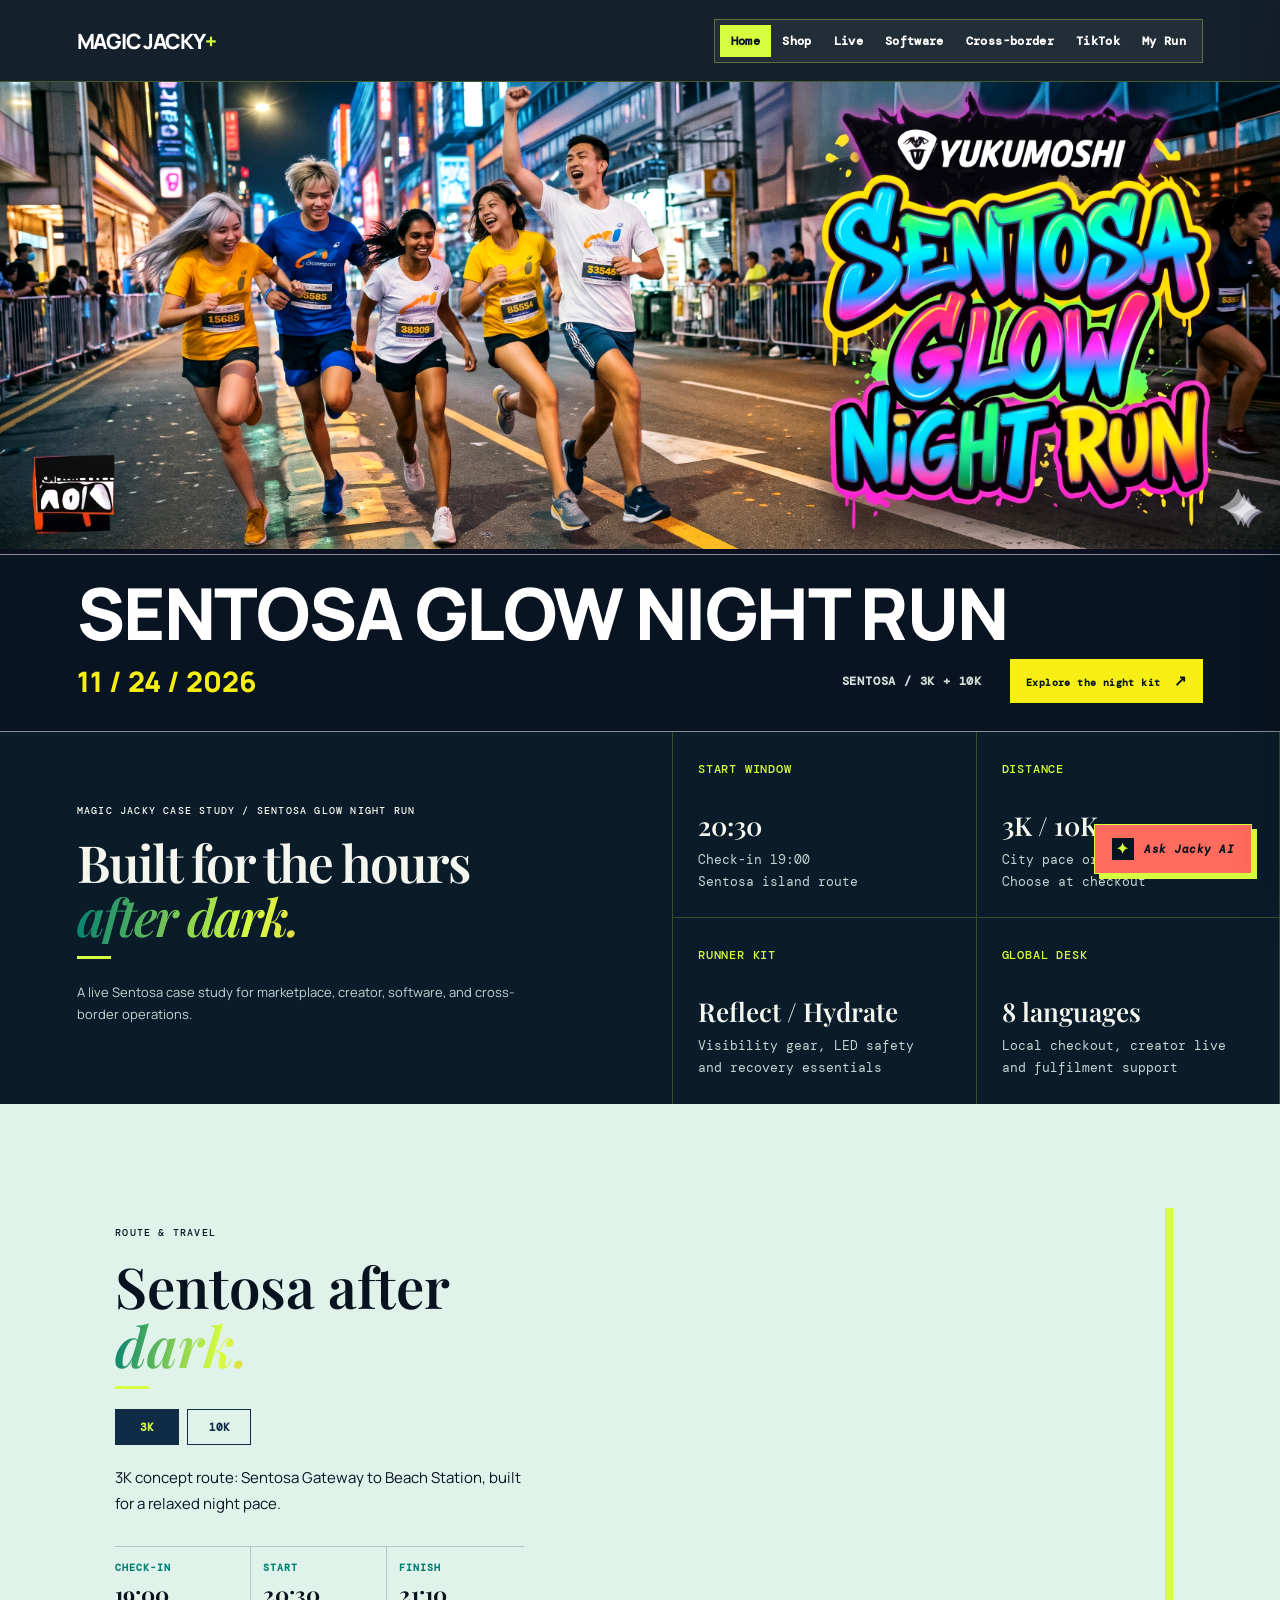
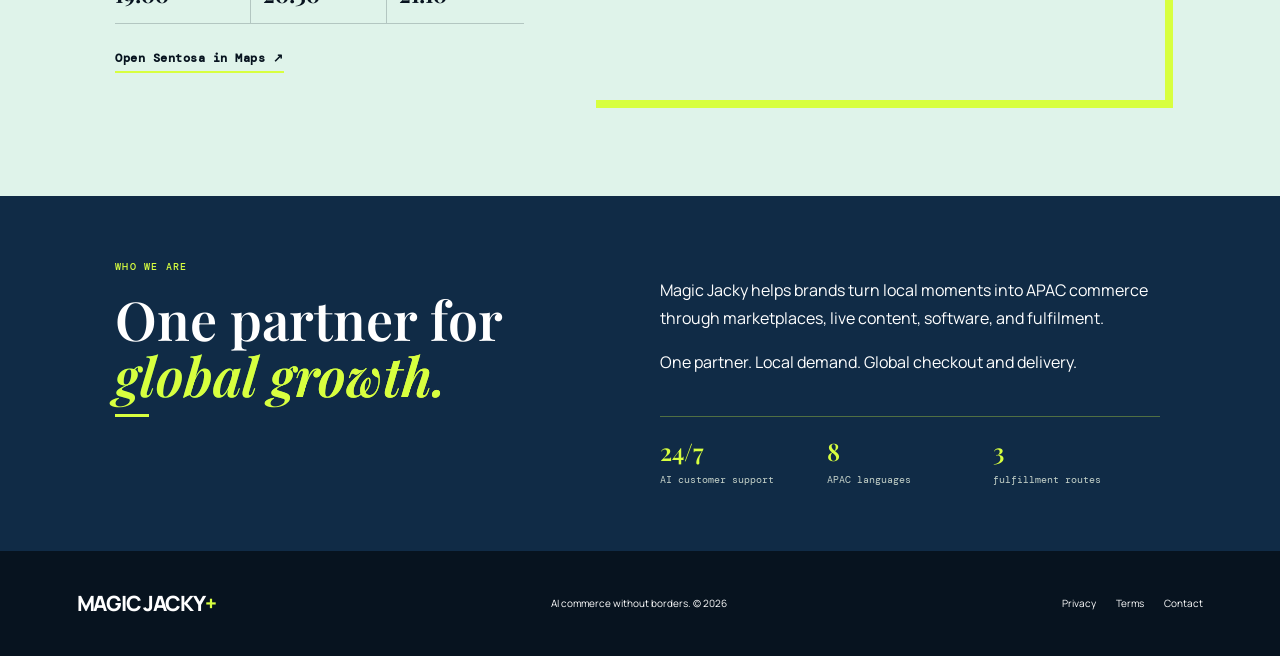
==== index.html @ d06df2a1 "Deploy Magic Jacky commerce website" ====
<!doctype html>
<html lang="en">
  <head>
    <meta charset="UTF-8" />
    <meta name="viewport" content="width=device-width, initial-scale=1.0" />
    <meta name="description" content="Magic Jacky is an AI-powered cross-border commerce and fintech partner for global brands." />
    <title>Magic Jacky | Sentosa Glow Night Run Case Study</title>
    <link rel="preconnect" href="https://fonts.googleapis.com" />
    <link rel="preconnect" href="https://fonts.gstatic.com" crossorigin />
    <link href="https://fonts.googleapis.com/css2?family=DM+Mono:wght@400;500&family=Manrope:wght@400;500;600;700;800&family=Playfair+Display:ital,wght@0,600;0,700;1,600&display=swap" rel="stylesheet" />
    <link rel="stylesheet" href="styles.css" />
    <link rel="stylesheet" href="race-night.css?v=cover-art-4" />
    <link rel="stylesheet" href="event-guide.css" />
    <link rel="stylesheet" href="commerce-features.css" />
    <link rel="stylesheet" href="site-pages.css" />
  </head>
  <body class="home-page">
    <header class="topbar"><a class="brand" href="#home">MAGIC JACKY<span>+</span></a><nav class="site-switcher" aria-label="Magic Jacky pages"><a href="index.html" aria-current="page">Home</a><a href="shop.html">Shop</a><a href="live.html">Live</a><a href="software.html">Software</a><a href="crossborder.html">Cross-border</a><a href="tiktok.html">TikTok</a><a href="runner.html">My Run</a></nav><button class="nav-cta" data-chat-open>Talk to Jacky AI</button></header>
    <main>
      <section id="home" class="hero poster-hero"><img class="poster-image" src="Gemini_Generated_Image_klevfdklevfdklev.png" alt="Illustrated runners at Sentosa Glow Night Run" /><div class="poster-shade"></div><div class="poster-event-bar"><span>SENTOSA GLOW NIGHT RUN</span><strong>18 JUL 2026</strong><span>TAICHUNG / 3K + 10K</span><a href="shop.html">Explore the night kit <b>↗</b></a></div></section>
      <section class="logo-band"><span>NIGHT RUN ROUTE / FALL 2026</span><b>TAIPEI</b><b>TOKYO</b><b>SINGAPORE</b><b>SEOUL</b><b>BANGKOK</b></section>
      <section id="race" class="race-console" aria-labelledby="raceConsoleTitle"><div class="race-console-copy"><p class="eyebrow">MAGIC JACKY CASE STUDY / SENTOSA GLOW NIGHT RUN</p><h2 id="raceConsoleTitle">Built for the hours<br /><em>after dark.</em></h2><p>Sentosa Glow Night Run demonstrates Magic Jacky's connected marketplace, creator live, software, and cross-border operations in one experience.</p></div><div class="race-console-grid"><article><span>START WINDOW</span><strong>20:30</strong><small>Check-in 19:00<br />Taipei city route</small></article><article><span>DISTANCE</span><strong>5K / 10K</strong><small>City pace or personal best<br />Choose at checkout</small></article><article><span>RUNNER KIT</span><strong>Reflect / Hydrate</strong><small>Visibility gear, LED safety<br />and recovery essentials</small></article><article><span>GLOBAL DESK</span><strong>8 languages</strong><small>Local checkout, creator live<br />and fulfilment support</small></article></div></section>
      <section id="route" class="race-atlas" aria-labelledby="raceAtlasTitle"><div class="race-atlas-head"><div><p class="eyebrow">RUNNER'S FIELD GUIDE</p><h2 id="raceAtlasTitle">The city changes<br /><em>after 8:30.</em></h2></div><p>From the kit collection line to the final neon checkpoint, Midnight Mile is designed as a social run with a practical support system behind every kilometre.</p></div><div class="race-atlas-grid"><figure class="race-shot"><img src="https://images.unsplash.com/photo-1552674605-db6ffd4facb5?auto=format&fit=crop&w=1100&q=85" alt="Runner on an evening road route" /><figcaption><span>01 / START LINE</span><strong>Warm up, check in, go.</strong></figcaption></figure><figure class="race-shot"><img src="https://images.unsplash.com/photo-1476480862126-209bfaa8edc8?auto=format&fit=crop&w=850&q=85" alt="Runner moving through a city" /><figcaption><span>02 / CITY PACE</span><strong>5K city loop</strong></figcaption></figure><figure class="race-shot"><img src="https://images.unsplash.com/photo-1538805060514-97d9cc17730c?auto=format&fit=crop&w=850&q=85" alt="Runner wearing training gear" /><figcaption><span>03 / NIGHT KIT</span><strong>Be seen from every angle</strong></figcaption></figure></div><div class="event-route"><div class="event-route-copy"><p class="eyebrow">ROUTE & TRAVEL</p><h2>One route. Every runner welcome.</h2><p>Choose the 5K city pace or the 10K night loop. Bilingual route support, hydration points, first aid, and delivery pickup keep the event welcoming for local and visiting runners.</p></div><div class="event-route-list"><div><span>CHECK-IN</span><strong>19:00</strong></div><div><span>START</span><strong>20:30</strong></div><div><span>FINISH</span><strong>22:10</strong></div></div></div></section>
      <section id="about" class="about-section"><div><p class="eyebrow">WHO WE ARE</p><h2>One partner for<br /><em>global growth.</em></h2></div><div class="about-copy"><p>Magic Jacky is a Taiwan-based cross-border commerce company that combines marketplace operations, livestream production, custom software, international logistics, and Fintech intelligence.</p><p>We turn fragmented regional workflows into a single launch plan, so brands can sell, settle, and serve customers across APAC with confidence.</p><div class="proof-points"><span><b>24/7</b> AI customer support</span><span><b>8</b> APAC languages</span><span><b>3</b> fulfillment routes</span></div></div></section>
      <section id="services" class="service-map" aria-labelledby="serviceMapTitle"><div class="service-map-header"><div><p class="eyebrow">MAGIC JACKY / CORE SERVICES</p><h2 id="serviceMapTitle">Everything a brand needs<br /><em>to cross borders.</em></h2></div><p>Magic Jacky connects the complete commerce journey: product discovery, local selling, content-led demand, technology delivery, compliant payment, and international fulfilment.</p></div><div class="service-map-grid"><article class="service-map-card"><span>01</span><h3>Online Sports Marketplace</h3><p>Localized sports products with transparent pricing, size information, product categories, shopping bag interaction, and market-ready checkout planning.</p><small>Goods marketplace</small></article><article class="service-map-card"><span>02</span><h3>Live Commerce Studio</h3><p>Multilingual show planning, hosts, moderation, real-time inventory, order capture, and fulfilment coordination for livestream sales.</p><small>Online live streaming</small></article><article class="service-map-card"><span>03</span><h3>Software & Apps</h3><p>Custom web stores, mobile apps, CRM dashboards, marketplace APIs, payment flows, ERP, warehouse, and analytics integrations.</p><small>Development services</small></article><article class="service-map-card"><span>04</span><h3>Cross-border Operations</h3><p>Multi-currency settlement planning, taxes and duty visibility, shipping routes, overseas warehouse orchestration, returns, and customer support.</p><small>International commerce</small></article><article class="service-map-card"><span>05</span><h3>TikTok Influencer Commerce</h3><p>KOL and KOC discovery, TikTok Shop livestream production, affiliate attribution, creator seeding, and local community operations.</p><small>Influencer live solution</small></article></div><div class="ai-evidence"><div><strong>JACKY AI / CHATGPT-READY CUSTOMER ASSISTANT</strong><p>Ask for market-entry guidance, TikTok live plans, software scope, fulfilment routes, or multi-language customer support directly in the website.</p></div><button type="button" data-chat-open>Open Jacky AI</button></div></section>
      <section class="launch-path" aria-labelledby="launchPathTitle"><div class="launch-path-head"><div><p class="eyebrow">A MAGIC JACKY LAUNCH STORY</p><h2 id="launchPathTitle">One sports brand.<br /><em>Five connected moves.</em></h2></div><p>See how a Taiwan-based performance brand uses Magic Jacky to launch a running collection across Singapore, Japan, and Thailand without rebuilding its operation market by market.</p></div><div class="launch-steps"><article class="launch-step"><span>01 / SELL</span><h3>Local sports store</h3><p>Launch localized product pages, sizes, prices, and a mobile-ready shopping experience for every target market.</p><a href="#marketplace">Explore marketplace →</a></article><article class="launch-step"><span>02 / STREAM</span><h3>Live product drop</h3><p>Host multilingual running-shoe demos with stock visibility, live moderation, and instant order capture.</p><a href="#live">Explore live commerce →</a></article><article class="launch-step"><span>03 / BUILD</span><h3>App & operations hub</h3><p>Connect an app, payment flows, marketplace APIs, CRM, warehouse, and order data in one system.</p><a href="#tech-detail">Explore engineering →</a></article><article class="launch-step"><span>04 / DELIVER</span><h3>Borderless fulfilment</h3><p>Show taxes and duty at checkout, route shipments, manage returns, and provide localized customer support.</p><a href="#compliance">Explore trust center →</a></article><article class="launch-step"><span>05 / GROW</span><h3>TikTok creator live</h3><p>Pair the product drop with regional creators, affiliate attribution, TikTok Shop live production, and community operations.</p><a href="#tiktok">Explore creator growth →</a></article></div><div class="launch-foot"><p><strong>Jacky AI in action:</strong> the on-page assistant can answer market-entry, live-selling, technology, fulfilment, and multilingual support questions throughout the journey.</p><button type="button" data-chat-open>Ask about this launch</button></div></section>
      <section id="marketplace" class="section marketplace"><div class="section-intro"><p class="eyebrow">01 / MIDNIGHT MILE SHOP</p><h2>Gear that stays<br /><em>seen and moving.</em></h2><p>Night-run essentials chosen for visibility, comfort, and city mileage. Every item includes a price, style, and size for localized checkout.</p></div><div class="product-toolbar"><div class="filters"><button class="filter active" data-filter="all">All night gear</button><button class="filter" data-filter="visibility">Visibility</button><button class="filter" data-filter="pace">Pace</button><button class="filter" data-filter="recovery">Recovery</button></div><button class="bag-button" id="bagButton" aria-label="Open shopping bag">Bag <span id="bagCount">0</span></button></div><div class="product-grid" id="productGrid"></div></section>
      <section id="live" class="live-section"><div class="live-image"><img src="https://images.unsplash.com/photo-1598550476439-6847785fcea6?auto=format&fit=crop&w=1100&q=85" alt="Creator live streaming from a studio" /><div class="live-label"><span class="live-dot"></span> ON AIR NOW</div></div><div class="live-copy"><p class="eyebrow">02 / LIVE COMMERCE STUDIO</p><h2>Make the<br />moment <em>shoppable.</em></h2><p>From show concepts to production, moderation, and real-time fulfilment, our live commerce studio turns attention into repeatable revenue.</p><div class="schedule"><div><time>14:00</time><span><b>Tokyo marathon gear drop</b><small>Japanese / English</small></span><button class="watch-button" data-live="Tokyo marathon gear drop">Watch</button></div><div><time>19:30</time><span><b>Taipei training essentials</b><small>Mandarin / Thai</small></span><button class="watch-button" data-live="Taipei training essentials">Notify</button></div><div><time>21:00</time><span><b>Seoul trail running room</b><small>Korean / English</small></span><button class="watch-button" data-live="Seoul trail running room">Notify</button></div></div></div></section>
      <section id="solutions" class="section solutions"><div class="section-intro"><p class="eyebrow">03 / ONE CONNECTED SYSTEM</p><h2>Global ambition,<br /><em>operational clarity.</em></h2></div><div class="solution-grid"><article><span>01</span><h3>Commerce technology</h3><p>Custom web stores, native apps, headless architecture, CRM, and a single source of truth for order and inventory data.</p><a href="#tech-detail">Explore development <b>→</b></a></article><article><span>02</span><h3>Borderless operations</h3><p>Multi-currency payments, duty calculation, cross-border logistics, warehouse orchestration, and returns built into each checkout.</p><a href="#compliance">Explore operations <b>→</b></a></article><article><span>03</span><h3>Creator-led growth</h3><p>Creator discovery, TikTok Shop live production, local social strategy, affiliate tracking, and regional community management.</p><a href="#tiktok">Explore TikTok growth <b>→</b></a></article></div></section>
      <section id="tiktok" class="tiktok-section"><div class="tiktok-visual"><img src="https://images.unsplash.com/photo-1611162617474-5b21e879e113?auto=format&fit=crop&w=1000&q=85" alt="Social video content on a mobile phone" /><div class="metric-card"><span>CREATOR NETWORK</span><strong>2,400<span>+</span></strong><small>vetted creators across APAC</small></div></div><div class="tiktok-copy"><p class="eyebrow">04 / TIKTOK SHOP PARTNER</p><h2>Local voices.<br /><em>Global checkout.</em></h2><p>We match brands with culturally fluent creators, shape scroll-stopping live shows, and manage the entire TikTok Shop journey from product seeding to regional fulfillment.</p><div class="tags"><span>Creator matchmaking</span><span>Live production</span><span>Affiliate attribution</span><span>Community operations</span></div><a class="text-link" href="#contact">Build a creator program <b>→</b></a></div></section>
      <section id="tech-detail" class="tech-section"><p class="eyebrow">05 / COMMERCE ENGINEERING</p><div class="tech-heading"><h2>Technology that keeps<br />your brand <em>in motion.</em></h2><p>From discovery to deployment, our product team ships commerce experiences made for high-volume, multi-market trade.</p></div><div class="capabilities"><div><b>01</b><h3>Product discovery</h3><p>Customer journeys, market validation, and measurable product strategy.</p></div><div><b>02</b><h3>Build & integrate</h3><p>Web, mobile, API, payment, ERP, warehouse, and marketplace integrations.</p></div><div><b>03</b><h3>Optimize & scale</h3><p>Analytics, A/B testing, localization, and 24/7 operational support.</p></div></div></section>
      <section id="compliance" class="compliance-section"><div><p class="eyebrow">TRUST CENTER</p><h2>Growth with<br /><em>guardrails.</em></h2></div><div class="compliance-list"><details open><summary>Privacy by design <b>+</b></summary><p>GDPR-aligned consent management, purpose limitation, data minimization, access controls, and transparent customer data practices.</p></details><details><summary>Safe international payments <b>+</b></summary><p>PCI DSS-aware payment workflows, fraud monitoring, AML screening, and secure multi-currency processing partners.</p></details><details><summary>Trade & consumer protection <b>+</b></summary><p>Clear terms, consumer cancellation pathways, product information controls, tax and duty visibility, and regional trade documentation.</p></details></div></section>
      <section id="contact" class="contact"><p class="eyebrow">THE NEXT MARKET IS WAITING</p><h2>Where will you<br /><em>go next?</em></h2><button class="button light" data-chat-open>Plan with Jacky AI <span>✦</span></button></section>
    </main>
    <footer><a class="brand" href="#home">MAGIC JACKY<span>+</span></a><span>AI commerce without borders. © 2026</span><div><a href="#compliance">Privacy</a><a href="#compliance">Terms</a><a href="#contact">Contact</a></div></footer>
    <aside class="chat-widget" id="chatWidget" aria-label="Jacky AI commerce assistant"><button class="chat-launch" id="chatLaunch" aria-label="Open Jacky AI assistant"><span>✦</span><i>Ask Jacky AI</i></button><div class="chat-panel" id="chatPanel"><div class="chat-header"><div><span class="avatar">J</span><strong>Jacky AI <small>GPT-ready assistant</small></strong></div><button id="chatClose" aria-label="Close chat">×</button></div><div class="messages" id="messages"><div class="message bot">Hello, I am Jacky AI, Magic Jacky's commerce and Fintech concierge. Ask about markets, TikTok livestreams, foreign exchange, fulfillment, or our development team.</div></div><div class="suggestions"><button>Which market first?</button><button>FX settlement plan</button><button>TikTok live plan</button><button>Build an app</button></div><form id="chatForm"><input id="chatInput" aria-label="Message Jacky AI" placeholder="Ask Jacky AI anything..." autocomplete="off" /><button aria-label="Send message">↑</button></form></div></aside>
    <div class="bag-backdrop" id="bagBackdrop"></div><aside class="bag-panel" id="bagPanel" aria-label="Night-run shopping bag"><div class="bag-panel-head"><div><p class="eyebrow">MIDNIGHT MILE STORE</p><h2>Your runner kit</h2></div><button class="bag-close" id="bagClose" aria-label="Close shopping bag">×</button></div><div class="bag-items" id="bagItems"><p class="bag-empty">Your runner kit is empty. Add visibility, pace, or recovery gear to start a checkout demo.</p></div><div class="bag-total"><span>ESTIMATED TOTAL</span><strong id="bagTotal">$0</strong></div><button class="checkout-button" id="checkoutButton" disabled>Checkout demo</button></aside><div class="toast" id="toast" role="status"></div><script src="script.js"></script>
  </body>
</html>
---- styles.css ----
:root{--ink:#07131f;--night:#07131f;--midnight:#102e42;--neon:#d8ff3f;--signal:#ff6b5d;--mist:#eaf1ec;--line:rgba(7,19,31,.18);--serif:'Playfair Display',serif;--sans:'Manrope',sans-serif;--mono:'DM Mono',monospace}*{box-sizing:border-box}html{scroll-behavior:smooth}body{margin:0;background:var(--mist);color:var(--ink);font:15px var(--sans)}a{color:inherit;text-decoration:none}button{font:inherit;cursor:pointer}.topbar{position:sticky;top:0;z-index:20;height:76px;padding:0 6vw;display:flex;align-items:center;justify-content:space-between;gap:18px;background:rgba(7,19,31,.94);color:#fff;border-bottom:1px solid rgba(216,255,63,.25);backdrop-filter:blur(14px)}.brand{font-weight:800;font-size:21px;letter-spacing:-1.3px}.brand span{color:var(--neon)}.site-switcher{display:flex;padding:5px;border:1px solid rgba(216,255,63,.32);background:rgba(255,255,255,.06)}.site-switcher a{padding:8px 11px;font:700 10px var(--mono);letter-spacing:.35px}.site-switcher a[aria-current=page]{background:var(--neon);color:var(--night)}.nav-cta{padding:11px 15px;border:0;background:var(--neon);color:var(--night);font-size:11px;font-weight:800}.hero{min-height:670px;display:grid;grid-template-columns:1.04fr .96fr;padding-left:9vw;background:linear-gradient(115deg,#06111c 12%,#0b2b40 64%,#174b5c);color:#f6faf5}.hero-copy{padding:105px 7vw 70px 0}.eyebrow{margin:0 0 18px;font:500 10px var(--mono);letter-spacing:1.2px;text-transform:uppercase}.hero .eyebrow{color:var(--neon)}.hero h1,.section h2,.live-copy h2,.tiktok-copy h2,.tech-heading h2,.compliance-section h2,.contact h2{margin:0;font:600 clamp(45px,5vw,76px)/1.04 var(--serif);letter-spacing:-2.3px}.hero h1 em,h2 em{color:var(--neon);font-weight:600}.hero-text{max-width:500px;line-height:1.7;font-size:16px;color:#d4e0dc}.night-run-note{display:flex;flex-wrap:wrap;width:max-content;max-width:100%;margin-top:24px;border:1px solid rgba(216,255,63,.37);font:500 10px var(--mono);letter-spacing:.5px}.night-run-note span{padding:9px 11px;color:#e3efe9}.night-run-note span+span{border-left:1px solid rgba(216,255,63,.37)}.night-run-note b{color:var(--neon)}.hero-actions{display:flex;gap:12px;margin-top:27px}.button{padding:14px 18px;border:1px solid currentColor;font-size:12px;font-weight:800}.button span{margin-left:12px;font-size:16px}.primary{background:var(--neon);border-color:var(--neon);color:var(--night)}.ghost{color:#fff;background:transparent}.market-strip{display:flex;align-items:center;gap:9px;margin-top:72px;padding-top:16px;border-top:1px solid rgba(216,255,63,.25);font-size:11px;color:#d5e0dc}.market-strip strong{color:var(--neon);font-size:19px}.market-strip i{height:18px;border-left:1px solid rgba(216,255,63,.25);margin:0 10px}.hero-media{position:relative;overflow:hidden;min-height:670px;background:#020a10}.hero-media>img,.live-image>img,.tiktok-visual>img{width:100%;height:100%;object-fit:cover;display:block}.hero-media>img{filter:brightness(.58) saturate(.8) contrast(1.2)}.hero-media:before{content:'NIGHT RUN / GEAR TESTED';position:absolute;z-index:2;top:24px;left:25px;padding:8px 10px;background:var(--neon);color:var(--night);font:500 10px var(--mono);letter-spacing:.8px}.floating-stat{position:absolute;left:32px;bottom:115px;padding:19px 22px;background:var(--signal);color:#fff;box-shadow:5px 5px 0 var(--neon)}.floating-stat span,.metric-card span{font:10px var(--mono);letter-spacing:1px}.floating-stat strong{display:block;margin:3px 0;font:600 29px var(--serif)}.floating-stat small,.metric-card small{font-size:10px}.route-card{position:absolute;right:32px;bottom:32px;padding:12px 15px;background:#fff;color:var(--night);font:11px var(--mono)}.route-card b{margin:0 8px}.pulse,.live-dot{display:inline-block;width:7px;height:7px;margin-right:7px;border-radius:50%;background:var(--signal);animation:pulse 1.8s infinite}@keyframes pulse{50%{opacity:.3}}.logo-band{min-height:92px;padding:0 6vw;display:flex;align-items:center;justify-content:space-between;gap:12px;background:var(--night);color:#fff}.logo-band span{font:500 10px var(--mono);letter-spacing:.8px;color:var(--neon)}.logo-band b{font:700 13px var(--mono);letter-spacing:.4px}.race-console{display:grid;grid-template-columns:1.05fr .95fr;background:#0a1c29;color:#f5f7ef}.race-console-copy{padding:72px 6vw}.race-console h2{margin:0;font:600 clamp(38px,4vw,60px)/1.06 var(--serif);letter-spacing:-2px}.race-console-copy>p:not(.eyebrow){max-width:470px;margin:22px 0 0;line-height:1.75;color:#c5d5d4;font-size:13px}.race-console-grid{display:grid;grid-template-columns:repeat(2,1fr);border-left:1px solid rgba(216,255,63,.22)}.race-console-grid article{min-height:185px;padding:25px;border-right:1px solid rgba(216,255,63,.22);border-bottom:1px solid rgba(216,255,63,.22)}.race-console-grid span,.solution-grid span,.capabilities b{font:10px var(--mono);color:var(--neon)}.race-console-grid strong{display:block;margin:30px 0 5px;font:600 26px var(--serif)}.race-console-grid small{font:10px/1.5 var(--mono);color:#c3d5d2}.about-section,.section{padding:105px 9vw}.about-section{display:grid;grid-template-columns:1fr 1.05fr;gap:8vw;background:#142b2e;color:#f7f5eb}.about-section h2{margin:0;font:600 clamp(45px,5vw,70px)/1.04 var(--serif)}.about-copy{max-width:500px;font-size:16px;line-height:1.75}.proof-points{display:grid;grid-template-columns:repeat(3,1fr);margin-top:40px;border-top:1px solid #53605a}.proof-points span{padding:18px 12px 0 0;font:10px/1.5 var(--mono);color:#c6d3ca}.proof-points b{display:block;margin-bottom:5px;color:var(--neon);font:600 24px var(--serif)}.service-map{padding:100px 9vw;background:#f8f6ef}.service-map-header,.section-intro,.tech-heading{display:grid;grid-template-columns:1fr 1fr;gap:8vw;align-items:end}.service-map h2,.section h2,.tech-heading h2{margin:0;font:600 clamp(42px,4.7vw,68px)/1.05 var(--serif)}.service-map-header>p,.section-intro>p,.tech-heading p{max-width:440px;margin:0;line-height:1.75}.service-map-grid,.launch-steps{display:grid;grid-template-columns:repeat(5,1fr);margin-top:55px;border-top:1px solid var(--line);border-left:1px solid var(--line)}.service-map-card,.launch-step{min-height:270px;padding:21px 18px;border-right:1px solid var(--line);border-bottom:1px solid var(--line);display:flex;flex-direction:column}.service-map-card h3,.launch-step h3{margin:40px 0 12px;font:600 23px/1.1 var(--serif)}.service-map-card p,.launch-step p{margin:0;font-size:11px;line-height:1.7}.service-map-card small{margin-top:auto;font:500 9px var(--mono);color:#62706c}.ai-evidence,.launch-foot{display:flex;justify-content:space-between;align-items:center;gap:24px;margin-top:24px;padding:19px 22px;border-left:4px solid #007f73;background:#e4f2ee}.ai-evidence strong{display:block;color:#007f73;font:700 11px var(--mono)}.ai-evidence p,.launch-foot p{margin:4px 0 0;font-size:12px;line-height:1.6}.ai-evidence button,.launch-foot button{padding:10px 13px;border:1px solid #007f73;background:#007f73;color:#fff;font-size:11px;font-weight:800}.launch-path{padding:100px 9vw;background:#d7ebe5}.launch-path-head{display:grid;grid-template-columns:1fr .9fr;gap:8vw}.launch-path h2{margin:0;font:600 clamp(42px,4.7vw,68px)/1.05 var(--serif)}.launch-path-head>p{margin:0;line-height:1.75}.launch-step a{margin-top:auto;padding-top:20px;font:700 10px var(--mono)}.marketplace{background:#e8f0ea}.product-toolbar{display:flex;justify-content:space-between;align-items:center;margin:62px 0 22px}.filters{display:flex;gap:8px}.filter{padding:9px 13px;border:1px solid var(--line);background:transparent;font-size:11px}.filter.active{background:var(--night);color:#fff}.bag-button{border:0;background:transparent;font:500 11px var(--mono)}.bag-button span{margin-left:4px;padding:2px 6px;border-radius:50%;background:var(--signal);color:#fff}.product-grid{display:grid;grid-template-columns:repeat(4,1fr);gap:17px}.product-card{background:#f9faf7}.product-card img{width:100%;aspect-ratio:1/1.14;object-fit:cover}.product-info{display:flex;justify-content:space-between;gap:8px;padding:11px}.product-info small,.sport-style{display:block;margin-bottom:4px;color:#63716c;font:10px var(--mono)}.product-info b{font-size:12px}.product-info>div:last-child{display:flex;gap:8px}.add-product{width:25px;height:25px;border:1px solid var(--ink);background:transparent;font-size:17px}.live-section{display:grid;grid-template-columns:1fr 1fr;background:var(--night);color:#f8f6ef}.live-image{height:620px;position:relative}.live-label{position:absolute;top:24px;left:25px;padding:9px 11px;background:var(--signal);font:10px var(--mono)}.live-copy{padding:100px 9vw 40px}.live-copy p:not(.eyebrow),.tiktok-copy>p:not(.eyebrow){max-width:410px;margin:26px 0 37px;line-height:1.7}.schedule{border-top:1px solid #53605a}.schedule>div{display:grid;grid-template-columns:70px 1fr auto;gap:12px;align-items:center;padding:15px 0;border-bottom:1px solid #53605a}.schedule time{color:var(--neon);font:11px var(--mono)}.schedule b{display:block;font-size:12px}.schedule small{font-size:10px;color:#aab1ab}.watch-button{padding:7px 10px;border:1px solid #7d8881;background:transparent;color:#fff;font-size:10px}.solutions{background:#e8e5de}.solution-grid,.capabilities{display:grid;grid-template-columns:repeat(3,1fr);margin-top:60px;border-top:1px solid var(--line)}.solution-grid article,.capabilities>div{min-height:260px;padding:22px 28px 20px 0;border-bottom:1px solid var(--line)}.solution-grid article+article,.capabilities>div+div{padding-left:28px;border-left:1px solid var(--line)}.solution-grid h3,.capabilities h3{margin:48px 0 12px;font:600 25px var(--serif)}.solution-grid p,.capabilities p{font-size:12px;line-height:1.65}.solution-grid a{margin-top:auto;font-size:11px;font-weight:800}.tiktok-section{display:grid;grid-template-columns:1fr 1.1fr;padding-right:9vw;background:#f6b77d}.tiktok-visual{height:600px;position:relative}.metric-card{position:absolute;right:-46px;bottom:50px;width:178px;padding:17px 21px;background:#f6f1e8}.metric-card strong{display:block;font:600 42px var(--serif)}.tiktok-copy{padding:100px 9vw}.tags{display:flex;flex-wrap:wrap;gap:7px;margin:32px 0}.tags span{padding:7px 9px;border:1px solid var(--ink);font:10px var(--mono)}.tech-section{padding:105px 9vw;background:#fdfeec}.compliance-section{display:grid;grid-template-columns:.9fr 1.1fr;gap:8vw;padding:105px 9vw;background:#263a36;color:#fff}.compliance-list{border-top:1px solid #698077}.compliance-list details{padding:22px 0;border-bottom:1px solid #698077}.compliance-list summary{display:flex;justify-content:space-between;font:600 20px var(--serif);cursor:pointer}.compliance-list p{max-width:470px;line-height:1.7;color:#c5cfca;font-size:12px}.contact{padding:100px 20px;background:var(--signal);text-align:center}.contact h2{margin-bottom:30px}.button.light{background:#fff}.chat-widget{position:fixed;right:22px;bottom:20px;z-index:25}.chat-launch{padding:13px 15px;border:0;background:var(--neon);box-shadow:0 3px 15px #0003;font-weight:800;font-size:11px}.chat-panel{display:none;width:min(365px,calc(100vw - 32px));height:475px;margin-bottom:10px;background:#fff;box-shadow:0 15px 45px #0003;flex-direction:column}.chat-panel.open{display:flex}.chat-header{display:flex;justify-content:space-between;align-items:center;padding:15px;background:var(--night);color:#fff}.chat-header>div{display:flex;gap:9px;align-items:center}.avatar{display:grid;place-items:center;width:29px;height:29px;border-radius:50%;background:var(--neon);color:var(--night);font:700 14px var(--serif)}.chat-header small{display:block;color:var(--neon);font:9px var(--mono)}.chat-header button{border:0;background:transparent;color:#fff;font-size:25px}.messages{flex:1;overflow:auto;padding:16px;background:#f7f5f0}.message{max-width:84%;margin:0 0 9px;padding:10px 12px;font-size:11px;line-height:1.55}.bot{background:#e5ead7}.user{margin-left:auto;background:var(--night);color:#fff}.suggestions{display:flex;gap:5px;overflow:auto;padding:8px 10px}.suggestions button{white-space:nowrap;padding:6px;border:1px solid var(--line);background:#fff;font-size:9px}#chatForm{display:flex;padding:9px;border-top:1px solid var(--line)}#chatForm input{flex:1;border:0;outline:0;font:11px var(--sans)}#chatForm button{width:28px;height:28px;border:0;border-radius:50%;background:var(--signal);color:#fff}.toast{position:fixed;top:91px;left:50%;z-index:30;padding:12px 17px;background:var(--night);color:#fff;opacity:0;transform:translate(-50%,-18px);transition:.3s;font-size:11px}.toast.show{opacity:1;transform:translate(-50%,0)}footer{display:flex;justify-content:space-between;align-items:center;min-height:105px;padding:0 6vw;background:var(--night);color:#fff;font-size:10px}footer div{display:flex;gap:20px}@media(max-width:800px){.topbar{height:70px;padding:0 20px}.site-switcher{max-width:calc(100vw - 190px);overflow:auto}.site-switcher a{padding:7px 8px;font-size:9px}.nav-cta{padding:9px;font-size:9px}.hero,.live-section,.tiktok-section,.about-section,.compliance-section{grid-template-columns:1fr}.hero{padding:0}.hero-copy{padding:62px 7vw 45px}.hero-media{min-height:380px}.floating-stat{left:16px;bottom:75px}.route-card{right:16px;bottom:20px}.logo-band{overflow:hidden;padding:0 20px;justify-content:flex-start;white-space:nowrap}.logo-band span{display:none}.race-console,.service-map-header,.section-intro,.launch-path-head,.tech-heading{grid-template-columns:1fr}.race-console-copy,.about-section,.section,.service-map,.launch-path,.tech-section,.compliance-section{padding:75px 7vw}.race-console-grid{border-left:0}.race-console-grid article{min-height:155px}.service-map-grid,.launch-steps{grid-template-columns:1fr 1fr}.service-map-card,.launch-step{min-height:210px}.product-grid{grid-template-columns:repeat(2,1fr)}.product-toolbar{margin-top:42px}.live-image,.tiktok-visual{height:400px}.live-copy,.tiktok-copy{padding:70px 7vw}.tiktok-section{padding-right:0}.metric-card{right:18px;bottom:18px}.solution-grid,.capabilities{grid-template-columns:1fr}.solution-grid article,.solution-grid article+article,.capabilities>div,.capabilities>div+div{min-height:0;padding:23px 0;border-left:0}.chat-launch{font-size:0}.chat-launch span{font-size:17px}footer{flex-direction:column;align-items:flex-start;padding:25px 7vw;gap:18px}}
---- race-night.css ----
:root{--ink:#07131f;--night:#07131f;--midnight:#102e42;--neon:#d8ff3f;--signal:#ff6b5d;--mist:#eaf1ec}.topbar{height:82px;padding:0 6vw}.hero{min-height:720px;overflow:hidden;background:linear-gradient(115deg,#06111c 12%,#0b2b40 64%,#174b5c);isolation:isolate}.hero::after{z-index:-1;background:repeating-linear-gradient(104deg,transparent 0 74px,rgba(216,255,63,.055) 76px 78px,transparent 80px 152px);animation:run-lights 7s linear infinite}.hero-copy{padding:130px 6vw 84px 0}.hero-copy h1{font-size:clamp(58px,6.1vw,92px);letter-spacing:-3.8px}.hero-text{max-width:535px;font-size:17px}.night-run-note{margin-top:24px}.hero-actions{margin-top:27px}.market-strip{margin-top:72px}.hero-media{min-height:720px}.hero-media::before{letter-spacing:1px}.floating-stat{left:32px;bottom:115px;padding:19px 22px}.route-card{right:32px;bottom:32px}.logo-band{padding:0 6vw}.race-console{display:grid;grid-template-columns:1.05fr .95fr;background:#0a1c29;color:#f5f7ef;min-height:370px}.race-console-copy{padding:72px 6vw}.race-console h2{margin:0;font:600 clamp(38px,4vw,60px)/1.06 var(--serif);letter-spacing:-2px}.race-console-copy>p:not(.eyebrow){max-width:470px;margin:22px 0 0;color:#c5d5d4;line-height:1.75;font-size:13px}.race-console-grid{display:grid;grid-template-columns:repeat(2,1fr);align-content:center;border-left:1px solid rgba(216,255,63,.22)}.race-console-grid article{min-height:185px;padding:25px;border-bottom:1px solid rgba(216,255,63,.22);border-right:1px solid rgba(216,255,63,.22)}.race-console-grid article:nth-last-child(-n+2){border-bottom:0}.race-console-grid span{font:500 10px var(--mono);letter-spacing:.8px;color:var(--neon)}.race-console-grid strong{display:block;margin:30px 0 5px;font:600 26px var(--serif)}.race-console-grid small{font:10px/1.5 var(--mono);color:#c3d5d2}.marketplace{background:#e8f0ea}.marketplace .section-intro h2 em{color:#007f73}.product-card{background:#f9faf7}.product-card img{filter:saturate(.88) contrast(1.05)}.live-section{background:#07131f}.live-copy{background:linear-gradient(155deg,#07131f,#0e3447)}.tiktok-section{background:#dff3ea}.tiktok-copy{color:#07131f}.tiktok-copy h2 em{color:#007f73}.tech-section{background:#f4f3e7}.contact{background:#d8ff3f}.contact .button.light{background:#07131f;border-color:#07131f;color:#fff}.contact .button.light:hover{background:#fff;color:#07131f}.service-map-card:hover{background:#0b3145}.launch-path{background:#dbeee9}@keyframes run-lights{from{transform:translateX(-130px)}to{transform:translateX(130px)}}@media(max-width:800px){.topbar{height:76px;padding:0 20px}.hero{min-height:0}.hero-copy{padding:76px 7vw 54px}.hero-copy h1{font-size:clamp(52px,15vw,70px);letter-spacing:-2.7px}.hero-media{min-height:410px}.race-console{grid-template-columns:1fr}.race-console-copy{padding:68px 7vw 42px}.race-console-grid{border-left:0}.race-console-grid article{min-height:150px;padding:20px}.race-console-grid article:nth-last-child(-n+2){border-bottom:1px solid rgba(216,255,63,.22)}.race-console-grid article:nth-last-child(-n+1){border-bottom:0}.race-console-grid strong{margin-top:21px}}
:root{--poster-yellow:#f6ee14;--poster-blue:#25afe7;--poster-pink:#ff66b7}.poster-hero{position:relative;display:block;min-height:calc(100vh - 82px);padding:0;background:#081421;isolation:isolate}.poster-image{position:absolute;inset:0;z-index:0;width:100%;height:100%;object-fit:cover;object-position:center 42%;filter:saturate(1.2) contrast(1.08)}.poster-shade{position:absolute;inset:0;z-index:1;background:linear-gradient(90deg,rgba(4,9,16,.22),rgba(4,9,16,.08) 43%,rgba(4,9,16,.64) 100%),linear-gradient(0deg,rgba(5,12,22,.55),transparent 42%)}.poster-copy{position:absolute;z-index:2;inset:0 0 0 50%;width:auto;min-height:calc(100vh - 82px);margin:0;padding:42px 7vw 32px 2vw;color:#fff;text-align:center;display:flex;flex-direction:column;align-items:center;justify-content:flex-start}.poster-copy .eyebrow{margin-bottom:11px;color:#fff;font-weight:700}.poster-kicker{margin:0 0 9px;padding:5px 9px;background:var(--poster-yellow);color:#07131f;font:700 10px var(--mono);letter-spacing:1.1px}.poster-copy h1{margin:0;color:#fff;font:800 clamp(54px,6.4vw,100px)/.76 var(--sans);letter-spacing:-4px;text-transform:uppercase;text-shadow:4px 4px 0 #07131f,7px 7px 0 var(--poster-yellow)}.poster-copy h1 span,.poster-copy h1 em{display:block;font-style:normal}.poster-copy h1 span{color:var(--poster-blue);transform:rotate(-4deg)}.poster-copy h1 em{margin-top:9px;color:var(--poster-pink);transform:rotate(3deg)}.poster-date{display:flex;align-items:center;gap:12px;margin-top:23px;color:var(--poster-yellow);font:800 11px var(--mono);letter-spacing:1px}.poster-date strong{font:800 clamp(30px,3.3vw,48px)/1 var(--sans);letter-spacing:-2px}.poster-distance{margin:9px 0 0;color:#fff;font:800 clamp(21px,2.2vw,33px)/1 var(--sans);letter-spacing:1px}.poster-distance i{color:var(--poster-yellow);font-style:normal}.poster-distance b{display:block;margin-top:7px;font:700 9px var(--mono);letter-spacing:1.4px}.poster-copy .hero-actions{margin-top:20px}.poster-location{position:absolute;z-index:2;left:5vw;bottom:42px;padding:12px 16px;border:2px solid #fff;background:rgba(7,19,31,.7);color:#fff;font:700 13px/1 var(--mono);letter-spacing:1px;transform:rotate(-4deg)}.poster-location strong{display:block;margin-top:6px;color:var(--poster-yellow);font-size:10px}@media(min-width:801px){.poster-copy{transform:scale(.8);transform-origin:top center}}@media(max-width:800px){.poster-hero{min-height:680px}.poster-image{object-position:38% center}.poster-shade{background:linear-gradient(90deg,rgba(4,9,16,.15),rgba(4,9,16,.67) 70%),linear-gradient(0deg,rgba(5,12,22,.8),transparent 55%)}.poster-copy{inset:0;width:auto;min-height:680px;padding:115px 7vw 100px;align-items:flex-end;text-align:right}.poster-copy h1{font-size:clamp(57px,18vw,88px);letter-spacing:-3px}.poster-date{gap:9px;margin-top:27px}.poster-date strong{font-size:31px}.poster-distance{font-size:25px}.poster-copy .hero-actions{flex-wrap:wrap;justify-content:flex-end}.poster-location{left:20px;bottom:26px}}
.poster-hero{height:540px;min-height:540px}.poster-copy{min-height:0;padding-top:18px}.poster-copy h1{font-size:clamp(46px,5vw,74px)}.poster-date{margin-top:16px}.poster-copy .hero-actions{margin-top:14px}@media(max-width:800px){.poster-hero{height:680px;min-height:680px}.poster-copy{min-height:680px;padding-top:115px}.poster-copy h1{font-size:clamp(57px,18vw,88px)}.poster-date{margin-top:27px}.poster-copy .hero-actions{margin-top:20px}}
@media(min-width:801px){.poster-copy{transform:translateY(-100px) scale(.8);transform-origin:top center}}
.poster-hero{height:clamp(360px,34vw,520px);min-height:360px;background:#0a1020}.poster-image{object-position:center 43%;filter:saturate(1.08) contrast(1.04)}.poster-shade{background:linear-gradient(0deg,rgba(4,8,17,.74),transparent 30%)}.poster-event-bar{position:absolute;z-index:3;right:5vw;bottom:28px;left:5vw;display:flex;align-items:center;justify-content:center;gap:clamp(16px,3vw,48px);padding:14px 22px;border:1px solid rgba(255,255,255,.52);background:rgba(5,10,20,.78);backdrop-filter:blur(10px);color:#fff;font:700 11px var(--mono);letter-spacing:.8px}.poster-event-bar strong{color:var(--poster-yellow);font:800 clamp(18px,2vw,28px)/1 var(--sans);letter-spacing:0}.poster-event-bar a{padding:9px 12px;background:var(--poster-yellow);color:#081421;font:800 10px var(--mono);letter-spacing:.4px}.poster-event-bar b{margin-left:7px;font-size:15px}@media(max-width:800px){.poster-hero{height:620px;min-height:620px}.poster-image{object-position:center 40%}.poster-event-bar{right:16px;bottom:16px;left:16px;display:grid;grid-template-columns:1fr auto;gap:8px;padding:12px 14px;font-size:9px}.poster-event-bar strong{font-size:19px}.poster-event-bar a{grid-column:1/-1;text-align:center}}
.poster-hero{height:auto;min-height:0}.poster-image{position:relative;width:100%;height:auto;object-fit:contain;object-position:center;filter:saturate(1.08) contrast(1.04)}@media(max-width:800px){.poster-hero{height:auto;min-height:0}.poster-image{height:auto;object-position:center}}
.poster-shade{display:none}.poster-event-bar{position:relative;right:auto;bottom:auto;left:auto;margin:0;border-right:0;border-left:0;background:#081421;backdrop-filter:none}@media(max-width:800px){.poster-event-bar{right:auto;bottom:auto;left:auto;margin:0;display:grid}}
---- event-guide.css ----
.site-switcher{gap:0;max-width:640px;overflow:auto}.site-switcher a{color:#fff;white-space:nowrap}.site-switcher a:first-child{background:var(--neon);color:var(--night)}.race-atlas{padding:105px 9vw;background:#f4f4ed}.race-atlas-head{display:grid;grid-template-columns:1fr .85fr;gap:8vw;align-items:end;margin-bottom:42px}.race-atlas h2{margin:0;font:600 clamp(42px,4.7vw,68px)/1.05 var(--serif);letter-spacing:-2px}.race-atlas-head>p{margin:0;max-width:430px;font-size:13px;line-height:1.75}.race-atlas-grid{display:grid;grid-template-columns:1.15fr .85fr .85fr;gap:14px}.race-shot{position:relative;min-height:320px;overflow:hidden;background:#102e42;color:#fff}.race-shot:first-child{min-height:520px;grid-row:span 2}.race-shot img{width:100%;height:100%;object-fit:cover;display:block;filter:brightness(.7) saturate(.8);transition:transform .7s ease,filter .5s ease}.race-shot:hover img{transform:scale(1.06);filter:brightness(.85) saturate(1.05)}.race-shot figcaption{position:absolute;right:0;bottom:0;left:0;padding:52px 20px 19px;background:linear-gradient(transparent,rgba(0,0,0,.8))}.race-shot span{display:block;color:var(--neon);font:500 10px var(--mono);letter-spacing:1px}.race-shot strong{display:block;margin-top:5px;font:600 23px var(--serif)}.event-route{display:grid;grid-template-columns:1.15fr .85fr;gap:0;margin-top:14px;background:#0a1c29;color:#fff}.event-route-copy{padding:42px}.event-route-copy p{max-width:460px;margin:17px 0 0;color:#c5d5d4;font-size:13px;line-height:1.75}.event-route-list{display:grid;grid-template-columns:repeat(3,1fr);border-left:1px solid rgba(216,255,63,.22)}.event-route-list div{padding:28px 20px;border-right:1px solid rgba(216,255,63,.22)}.event-route-list span{font:500 10px var(--mono);letter-spacing:.7px;color:var(--neon)}.event-route-list strong{display:block;margin-top:18px;font:600 22px var(--serif)}@media(max-width:850px){.site-switcher{max-width:calc(100vw - 175px)}.race-atlas{padding:75px 7vw}.race-atlas-head{grid-template-columns:1fr;gap:18px}.race-atlas-grid{grid-template-columns:1fr 1fr}.race-shot:first-child{min-height:420px;grid-column:span 2;grid-row:auto}.race-shot{min-height:245px}.event-route{grid-template-columns:1fr}.event-route-copy{padding:35px 25px}.event-route-list{border-top:1px solid rgba(216,255,63,.22);border-left:0}.event-route-list div{padding:22px 14px}}
---- commerce-features.css ----
.site-switcher{max-width:720px}.bag-panel{position:fixed;z-index:40;top:0;right:0;width:min(380px,100vw);height:100vh;padding:24px;background:#f4f4ed;color:var(--night);box-shadow:-16px 0 42px rgba(0,0,0,.26);transform:translateX(105%);transition:transform .32s ease;display:flex;flex-direction:column}.bag-panel.open{transform:none}.bag-panel-head{display:flex;align-items:center;justify-content:space-between;padding-bottom:18px;border-bottom:1px solid var(--line)}.bag-panel-head h2{margin:0;font:600 30px var(--serif)}.bag-close{width:34px;height:34px;border:1px solid var(--night);background:transparent;font-size:23px}.bag-items{flex:1;overflow:auto;padding:16px 0}.bag-empty{font-size:13px;line-height:1.6;color:#54615e}.bag-item{display:flex;justify-content:space-between;gap:14px;padding:14px 0;border-bottom:1px solid var(--line)}.bag-item small{display:block;color:#63716c;font:10px var(--mono);margin-bottom:4px}.bag-item b{font-size:13px}.bag-item button{margin-top:8px;padding:0;border:0;background:transparent;color:#c83f34;font:10px var(--mono);text-decoration:underline}.bag-total{display:flex;align-items:center;justify-content:space-between;padding:18px 0;border-top:1px solid var(--night);font:700 13px var(--mono)}.checkout-button{width:100%;border:0;background:var(--neon);color:var(--night);padding:14px;font-weight:800}.checkout-button:disabled{opacity:.5;cursor:not-allowed}.bag-backdrop{position:fixed;z-index:35;inset:0;background:rgba(0,0,0,.45);opacity:0;visibility:hidden;transition:.25s}.bag-backdrop.show{opacity:1;visibility:visible}@media(max-width:850px){.site-switcher{max-width:calc(100vw - 175px)}.site-switcher a{padding:8px 9px;font-size:9px}}
---- site-pages.css ----
.site-switcher{max-width:760px;overflow-x:auto}.site-switcher a{color:#fff;white-space:nowrap}.site-switcher a:hover,.site-switcher a[aria-current="page"]{background:var(--neon);color:var(--night)}.home-page .launch-path,.home-page .marketplace,.home-page .live-section,.home-page .solutions,.home-page .tiktok-section,.home-page .tech-section,.home-page .compliance-section,.home-page .contact{display:none}.page-shell{min-height:100vh;background:#f4f4ed;color:#07131f;font-family:var(--sans)}.page-top{position:sticky;top:0;z-index:20;display:flex;align-items:center;justify-content:space-between;gap:16px;height:76px;padding:0 6vw;background:#07131f;color:#fff;border-bottom:1px solid rgba(216,255,63,.28)}.page-brand{font-size:20px;font-weight:800;letter-spacing:-1px}.page-brand span{color:#d8ff3f}.page-nav{display:flex;max-width:760px;overflow-x:auto;border:1px solid rgba(216,255,63,.28);padding:4px}.page-nav a{flex:0 0 auto;padding:8px 10px;color:#fff;font:700 10px var(--mono);letter-spacing:.3px}.page-nav a:hover,.page-nav a[aria-current="page"]{background:#d8ff3f;color:#07131f}.page-main{padding:0 6vw 90px}.page-hero{display:grid;grid-template-columns:1.05fr .95fr;gap:7vw;align-items:end;min-height:400px;padding:80px 0 56px}.page-hero.dark{margin:0 -6vw;padding:90px 12vw 60px;background:linear-gradient(125deg,#06111c,#10394c);color:#fff}.page-kicker{margin:0 0 16px;color:#007f73;font:500 10px var(--mono);letter-spacing:1px}.dark .page-kicker{color:#d8ff3f}.page-title{margin:0;font:600 clamp(48px,5.5vw,82px)/1.02 var(--serif);letter-spacing:-2.8px}.page-title em{color:#007f73}.dark .page-title em{color:#d8ff3f}.page-copy{max-width:480px;line-height:1.75;font-size:15px}.page-hero-card{padding:26px;background:#d8ff3f;color:#07131f;box-shadow:8px 8px 0 #ff6b5d}.page-hero-card span{font:500 10px var(--mono);letter-spacing:.8px}.page-hero-card strong{display:block;margin:12px 0;font:600 52px var(--serif)}.content-grid{display:grid;grid-template-columns:repeat(3,1fr);gap:14px}.content-card{min-height:210px;padding:23px;background:#fff;border:1px solid rgba(7,19,31,.18)}.content-card span{color:#007f73;font:500 10px var(--mono);letter-spacing:.7px}.content-card h2{margin:38px 0 10px;font:600 26px/1.1 var(--serif)}.content-card p{margin:0;font-size:12px;line-height:1.7}.feature-image{width:100%;height:100%;min-height:300px;object-fit:cover;display:block}.two-column{display:grid;grid-template-columns:1fr 1fr;gap:18px;margin-top:55px}.dark-band{margin:55px -6vw 0;padding:72px 12vw;background:#0a1c29;color:#fff}.dark-band h2{margin:0;font:600 clamp(36px,4vw,60px)/1.05 var(--serif)}.dark-band p{max-width:600px;line-height:1.75;color:#c5d5d4}.page-footer{padding:28px 6vw;background:#07131f;color:#d4e0dc;font:10px var(--mono)}@media(max-width:850px){.page-top{height:74px;padding:0 20px}.page-nav{max-width:calc(100vw - 150px)}.page-main{padding:0 7vw 65px}.page-hero,.two-column{grid-template-columns:1fr;gap:28px}.page-hero{padding:55px 0 42px}.page-hero.dark{margin:0 -7vw;padding:60px 7vw 44px}.content-grid{grid-template-columns:1fr}.dark-band{margin:42px -7vw 0;padding:55px 7vw}.page-title{letter-spacing:-1.6px}}
@keyframes nav-sweep{0%{transform:translateX(-130%) skewX(-18deg)}55%,100%{transform:translateX(165%) skewX(-18deg)}}
@keyframes nav-active-pulse{0%,100%{box-shadow:0 0 0 rgba(216,255,63,0)}50%{box-shadow:0 0 16px rgba(216,255,63,.38)}}
.site-switcher a,.page-nav a{position:relative;isolation:isolate;overflow:hidden;transition:color .22s ease,transform .22s ease,background-color .22s ease}
.site-switcher a::before,.page-nav a::before{content:"";position:absolute;z-index:-1;top:-30%;bottom:-30%;width:38%;left:0;background:rgba(255,255,255,.55);transform:translateX(-130%) skewX(-18deg);pointer-events:none}
.site-switcher a:hover,.page-nav a:hover{transform:translateY(-2px)}
.site-switcher a:hover::before,.page-nav a:hover::before{animation:nav-sweep .72s ease-out both}
.site-switcher a[aria-current="page"],.page-nav a[aria-current="page"]{animation:nav-active-pulse 2.4s ease-in-out infinite}
@media(prefers-reduced-motion:reduce){.site-switcher a,.page-nav a{transition:none}.site-switcher a:hover,.page-nav a:hover{transform:none}.site-switcher a:hover::before,.page-nav a:hover::before,.site-switcher a[aria-current="page"],.page-nav a[aria-current="page"]{animation:none}}
.home-page .chat-widget{right:28px;bottom:26px}
.home-page .chat-launch{display:flex;align-items:center;gap:10px;padding:13px 17px;border:1px solid rgba(216,255,63,.7);background:#07131f;color:#fff;box-shadow:5px 5px 0 #d8ff3f;font:700 11px var(--mono);letter-spacing:.5px;transition:transform .2s ease,box-shadow .2s ease}
.home-page .chat-launch span{display:grid;place-items:center;width:22px;height:22px;background:#d8ff3f;color:#07131f;font-size:15px}.home-page .chat-launch:hover{transform:translate(-3px,-3px);box-shadow:8px 8px 0 #ff6b5d}
.home-page .chat-panel{width:min(420px,calc(100vw - 32px));height:min(610px,calc(100vh - 112px));padding:0;border:1px solid rgba(216,255,63,.55);border-radius:0;background:#07131f;color:#fff;box-shadow:12px 12px 0 #d8ff3f;overflow:hidden}
.home-page .chat-header{display:flex;align-items:center;justify-content:space-between;padding:18px 20px;border-bottom:1px solid rgba(216,255,63,.25);background:linear-gradient(120deg,#102b46,#07131f)}
.home-page .chat-header>div{display:flex;align-items:center;gap:11px}.home-page .chat-header strong{display:grid;gap:3px;font:800 14px var(--sans);letter-spacing:.2px}.home-page .chat-header small{color:#d8ff3f;font:500 9px var(--mono);letter-spacing:.7px}.home-page .avatar{display:grid;place-items:center;width:34px;height:34px;background:#d8ff3f;color:#07131f;font:800 18px var(--serif);box-shadow:3px 3px 0 #ff6b5d}.home-page .chat-header button{width:30px;height:30px;border:1px solid rgba(255,255,255,.25);background:transparent;color:#fff;font-size:20px;line-height:1}
.home-page .messages{display:flex;flex-direction:column;gap:12px;height:calc(100% - 190px);padding:20px;overflow-y:auto;background:radial-gradient(circle at 85% 12%,rgba(216,255,63,.12),transparent 30%),#081421}
.home-page .message{max-width:84%;padding:12px 14px;border:1px solid rgba(255,255,255,.16);font:13px/1.6 var(--sans)}.home-page .message.bot{align-self:flex-start;background:#102b46;border-color:rgba(216,255,63,.28)}.home-page .message.user{align-self:flex-end;background:#d8ff3f;color:#07131f;border-color:#d8ff3f;font-weight:700}.home-page .message.typing{display:flex;gap:5px;align-items:center;min-height:20px;color:#d8ff3f;font:11px var(--mono)}
.home-page .suggestions{display:flex;gap:7px;padding:10px 14px;overflow-x:auto;scrollbar-width:none;border-top:1px solid rgba(255,255,255,.1);background:#0b1c2a}.home-page .suggestions::-webkit-scrollbar{display:none}.home-page .suggestions button{flex:0 0 auto;padding:7px 9px;border:1px solid rgba(216,255,63,.4);background:transparent;color:#dce7e3;font:500 9px var(--mono);white-space:nowrap}.home-page .suggestions button:hover{background:#d8ff3f;color:#07131f}
.runner-main{padding-bottom:0}.runner-hero{margin:0 -6vw;padding:9vw 12vw 7vw;background:#dff3ea;color:#07131f}.runner-hero>.page-kicker{color:#007f73}.runner-hero>p:not(.page-kicker){max-width:48ch;margin:20px 0 34px;line-height:1.75}.order-lookup{max-width:680px;padding:20px;background:#07131f;color:#fff;box-shadow:8px 8px 0 #ff6b5d}.order-lookup label{display:block;margin-bottom:9px;font:700 10px var(--mono);letter-spacing:1px;color:#d8ff3f}.order-lookup>div{display:grid;grid-template-columns:1fr auto;gap:10px}.order-lookup input{min-width:0;height:46px;padding:0 13px;border:0;background:#fff;color:#07131f;font:13px var(--mono)}.order-lookup button{padding:0 18px;border:0;background:#d8ff3f;color:#07131f;font:800 11px var(--mono)}.order-lookup p{margin:12px 0 0;color:#c5d6d1;font:10px/1.5 var(--mono)}.runner-result{padding:74px 0}.runner-ticket{display:grid;grid-template-columns:1fr auto;gap:30px;padding:38px;background:#fff;border:1px solid rgba(7,19,31,.18);box-shadow:10px 10px 0 #07131f}.runner-ticket h2{margin:6px 0;font:600 clamp(38px,5vw,66px)/1 var(--serif)}.runner-order{margin:0;color:#52706a;font:11px var(--mono);letter-spacing:1px}.pickup-code{align-self:start;padding:16px 18px;background:#ff6b5d;color:#07131f;text-align:center}.pickup-code span{display:block;font:700 9px var(--mono);letter-spacing:1px}.pickup-code strong{display:block;margin-top:8px;font:800 20px var(--mono)}.runner-ticket dl{grid-column:1/-1;display:grid;grid-template-columns:repeat(4,1fr);margin:0;border-block:1px solid rgba(7,19,31,.17)}.runner-ticket dl div{padding:14px;border-right:1px solid rgba(7,19,31,.17)}.runner-ticket dl div:last-child{border-right:0}.runner-ticket dt{color:#007f73;font:700 9px var(--mono);letter-spacing:.8px}.runner-ticket dd{margin:7px 0 0;font:700 17px var(--serif)}.runner-ticket ul{grid-column:1/-1;display:grid;gap:8px;margin:0;padding:0;list-style:none}.runner-ticket li{display:flex;justify-content:space-between;gap:20px;font-size:13px}.runner-ticket a{grid-column:1/-1;width:max-content;color:#07131f;font:800 11px var(--mono);text-decoration:none;border-bottom:2px solid #d8ff3f;padding-bottom:5px}.runner-guides{display:grid;grid-template-columns:repeat(3,1fr);gap:1px;background:#07131f}.runner-guides article{min-height:190px;padding:30px;background:#102b46;color:#fff}.runner-guides span{color:#d8ff3f;font:700 10px var(--mono);letter-spacing:1px}.runner-guides strong{display:block;margin:26px 0 8px;font:600 36px var(--serif)}.runner-guides p{margin:0;color:#c5d6d1;line-height:1.6;font-size:13px}.runner-faq{display:grid;grid-template-columns:.75fr 1.25fr;gap:8vw;padding:90px 0}.runner-faq h2{margin:0;font:600 clamp(38px,4.4vw,62px)/1.04 var(--serif)}.faq-list{display:grid;gap:0;border-top:1px solid rgba(7,19,31,.18)}.faq-list details{padding:18px 0;border-bottom:1px solid rgba(7,19,31,.18)}.faq-list summary{display:flex;justify-content:space-between;gap:20px;cursor:pointer;font:700 16px var(--sans)}.faq-list summary b{color:#007f73}.faq-list p{max-width:600px;margin:14px 0 0;line-height:1.7;color:#52706a;font-size:14px}@media(max-width:850px){.runner-hero{margin:0 -7vw;padding:72px 7vw}.order-lookup>div,.runner-faq{grid-template-columns:1fr}.runner-ticket{grid-template-columns:1fr;padding:24px}.pickup-code{justify-self:start}.runner-ticket dl{grid-template-columns:repeat(2,1fr)}.runner-ticket dl div:nth-child(2){border-right:0}.runner-ticket dl div:nth-child(-n+2){border-bottom:1px solid rgba(7,19,31,.17)}.runner-guides{grid-template-columns:1fr}.runner-faq{gap:34px;padding:65px 0}}
.home-page .route-switch{display:flex;gap:8px;margin:20px 0}.home-page .route-switch button{min-width:64px;padding:10px 14px;border:1px solid #102b46;background:transparent;color:#102b46;font:800 11px var(--mono);cursor:pointer}.home-page .route-switch button.active,.home-page .route-switch button:hover{background:#102b46;color:#d8ff3f}.home-page .event-desk{display:grid;grid-template-columns:1.15fr .55fr .7fr auto;align-items:end;gap:36px;padding:68px 9vw;background:#ff6b5d;color:#07131f}.home-page .event-desk h2{margin:0;font:600 clamp(35px,4vw,58px)/1 var(--serif)}.home-page .event-countdown span,.home-page .event-capacity>span{display:block;font:700 10px var(--mono);letter-spacing:1px}.home-page .event-countdown strong{display:block;margin:8px 0 2px;font:800 clamp(52px,6vw,82px)/.8 var(--sans)}.home-page .event-countdown small,.home-page .event-capacity small{font:10px/1.5 var(--mono)}.home-page .event-capacity strong{display:flex;justify-content:space-between;gap:24px;margin-top:9px;font:700 15px var(--mono)}.home-page .event-capacity b{color:#fff}.home-page .event-actions{display:grid;gap:9px}.home-page .event-actions a{padding:12px 15px;background:#07131f;color:#fff;text-align:center;text-decoration:none;font:800 10px var(--mono)}.home-page .event-actions a:last-child{background:#d8ff3f;color:#07131f}.home-page .event-faq{display:grid;grid-template-columns:.8fr 1.2fr;gap:10vw;padding:92px 9vw;background:#f4f4ed;color:#07131f}.home-page .event-faq h2{margin:0;font:600 clamp(36px,4.4vw,62px)/1.05 var(--serif)}.home-page .event-faq details{padding:18px 0;border-top:1px solid rgba(7,19,31,.22)}.home-page .event-faq details:last-child{border-bottom:1px solid rgba(7,19,31,.22)}.home-page .event-faq summary{display:flex;justify-content:space-between;gap:20px;cursor:pointer;font:700 16px var(--sans)}.home-page .event-faq summary b{color:#ff6b5d}.home-page .event-faq p{max-width:650px;margin:13px 0 0;color:#52706a;font-size:14px;line-height:1.7}@media(max-width:850px){.home-page .event-desk{grid-template-columns:1fr 1fr;gap:30px;padding:58px 7vw}.home-page .event-desk>div:first-child,.home-page .event-actions{grid-column:1/-1}.home-page .event-actions{grid-template-columns:1fr 1fr}.home-page .event-faq{grid-template-columns:1fr;gap:32px;padding:65px 7vw}}
.home-page #chatForm{display:grid;grid-template-columns:1fr 42px;gap:8px;padding:12px 14px;background:#07131f}.home-page #chatInput{min-width:0;height:40px;padding:0 12px;border:1px solid rgba(255,255,255,.3);border-radius:0;background:#102b46;color:#fff;font:12px var(--sans)}.home-page #chatInput:focus{outline:2px solid #d8ff3f;outline-offset:0}.home-page #chatForm button{border:0;background:#d8ff3f;color:#07131f;font:800 20px var(--sans)}
.home-page .chat-source{margin:0;padding:0 20px 10px;background:#07131f;color:#91aaa2;font:9px var(--mono);letter-spacing:.4px}
@media(max-width:600px){.home-page .chat-widget{right:16px;bottom:16px}.home-page .chat-panel{height:min(590px,calc(100vh - 86px));box-shadow:7px 7px 0 #d8ff3f}.home-page .messages{height:calc(100% - 184px)}.home-page .chat-launch i{display:none}}
@media(prefers-reduced-motion:reduce){.home-page .chat-launch{transition:none}.home-page .chat-launch:hover{transform:none}}
@keyframes bag-beacon{0%,100%{box-shadow:5px 5px 0 #d8ff3f}50%{box-shadow:8px 8px 0 #d8ff3f,0 0 18px rgba(255,107,93,.55)}}
.page-shell:has(.page-nav a[href="shop.html"][aria-current="page"]) .bag-button{display:inline-flex;align-items:center;gap:9px;padding:12px 16px;border:2px solid #07131f;background:#ff6b5d;color:#07131f;font:800 12px var(--mono);letter-spacing:.5px;box-shadow:5px 5px 0 #d8ff3f;animation:bag-beacon 2.4s ease-in-out infinite}
.page-shell:has(.page-nav a[href="shop.html"][aria-current="page"]) .bag-button span{display:grid;place-items:center;min-width:22px;height:22px;padding:0 5px;background:#07131f;color:#d8ff3f;font:800 11px var(--mono)}
.page-shell:has(.page-nav a[href="shop.html"][aria-current="page"]) .bag-button:hover{transform:translate(-3px,-3px);box-shadow:9px 9px 0 #d8ff3f}
.order-dialog .nav-cta{width:100%;padding:14px 18px;border:2px solid #d8ff3f;background:#ff6b5d;color:#07131f;font:800 12px var(--mono);letter-spacing:.4px;box-shadow:5px 5px 0 #d8ff3f}
.order-dialog .nav-cta:hover{background:#d8ff3f;box-shadow:7px 7px 0 #ff6b5d}
@media(prefers-reduced-motion:reduce){.page-shell:has(.page-nav a[href="shop.html"][aria-current="page"]) .bag-button{animation:none}}
.home-page .chat-panel{background:#f4f4ed;color:#07131f;border-color:#007f73;box-shadow:12px 12px 0 #ff6b5d}
.home-page .chat-launch{border-color:#d8ff3f;background:#ff6b5d;color:#07131f;box-shadow:5px 5px 0 #d8ff3f}
.home-page .chat-launch span{background:#07131f;color:#d8ff3f}.home-page .chat-launch:hover{box-shadow:8px 8px 0 #007f73}
.home-page .chat-header{border-bottom-color:rgba(0,127,115,.28);background:linear-gradient(120deg,#dff3ea,#fff)}
.home-page .chat-header strong{color:#07131f}.home-page .chat-header small{color:#007f73}.home-page .avatar{background:#ff6b5d;color:#07131f;box-shadow:3px 3px 0 #d8ff3f}.home-page .chat-header button{border-color:rgba(7,19,31,.22);color:#07131f;background:#fff}
.home-page .messages{background:radial-gradient(circle at 85% 12%,rgba(216,255,63,.35),transparent 30%),#eaf6ef}.home-page .message{border-color:rgba(7,19,31,.16);color:#07131f}.home-page .message.bot{background:#fff;border-color:rgba(0,127,115,.26)}.home-page .message.user{background:#ff6b5d;border-color:#ff6b5d;color:#07131f}.home-page .message.typing{color:#007f73}
.home-page .suggestions{border-top-color:rgba(0,127,115,.2);background:#fff5cb}.home-page .suggestions button{border-color:#007f73;background:#fff;color:#07131f}.home-page .suggestions button:hover{background:#d8ff3f;color:#07131f}
.home-page #chatForm{background:#fff}.home-page #chatInput{border-color:rgba(0,127,115,.42);background:#f4f4ed;color:#07131f}.home-page #chatForm button{background:#ff6b5d;color:#07131f}.home-page .chat-source{background:#fff;color:#52706a}
.page-shell:has(.page-nav a[href="shop.html"][aria-current="page"]) .page-hero-card,.page-shell:has(.page-nav a[href="software.html"][aria-current="page"]) .page-hero-card,.page-shell:has(.page-nav a[href="crossborder.html"][aria-current="page"]) .page-hero-card{position:relative;min-height:290px;display:flex;flex-direction:column;justify-content:flex-end;overflow:hidden;background-position:center;background-size:cover;color:#fff;box-shadow:none;text-shadow:0 2px 12px rgba(0,0,0,.7)}.page-shell:has(.page-nav a[href="shop.html"][aria-current="page"]) .page-hero-card{background-image:linear-gradient(0deg,rgba(4,8,17,.8),rgba(4,8,17,.1)),url("Gemini_Generated_Image_ay6p0aay6p0aay6p.png")}.page-shell:has(.page-nav a[href="software.html"][aria-current="page"]) .page-hero-card{background-image:linear-gradient(0deg,rgba(4,8,17,.8),rgba(4,8,17,.08)),url("https://images.unsplash.com/photo-1552664730-d307ca884978?auto=format&fit=crop&w=1100&q=85")}.page-shell:has(.page-nav a[href="crossborder.html"][aria-current="page"]) .page-hero-card{background-image:linear-gradient(0deg,rgba(4,8,17,.8),rgba(4,8,17,.08)),url("https://images.unsplash.com/photo-1494412651409-8963ce7935a7?auto=format&fit=crop&w=1100&q=85")}.page-shell:has(.page-nav a[href="shop.html"][aria-current="page"]) .page-hero-card strong,.page-shell:has(.page-nav a[href="software.html"][aria-current="page"]) .page-hero-card strong,.page-shell:has(.page-nav a[href="crossborder.html"][aria-current="page"]) .page-hero-card strong{color:var(--neon)}
@media(min-width:851px){.page-shell:has(.page-nav a[aria-current="page"]) .page-hero-card{grid-column:2;grid-row:1;align-self:stretch}}
.page-shell:has(.page-nav a[href="shop.html"][aria-current="page"]) .page-hero-card{background-image:linear-gradient(0deg,rgba(4,8,17,.82),rgba(4,8,17,.08)),url("masthead.avif")}
.page-shell:has(.page-nav a[href="software.html"][aria-current="page"]) .page-hero-card{background-image:linear-gradient(0deg,rgba(4,8,17,.8),rgba(4,8,17,.08)),url("Q1.png")}
.page-shell:has(.page-nav a[href="software.html"][aria-current="page"]) .feature-image{content:url("Q1.png")}
.page-shell:has(.page-nav a[href="tiktok.html"][aria-current="page"]) .feature-image{content:url("Gemini_Generated_Image_pm4cg2pm4cg2pm4c.png")}
.page-shell:has(.page-nav a[href="live.html"][aria-current="page"]) .page-hero,.page-shell:has(.page-nav a[href="software.html"][aria-current="page"]) .page-hero,.page-shell:has(.page-nav a[href="crossborder.html"][aria-current="page"]) .page-hero,.page-shell:has(.page-nav a[href="tiktok.html"][aria-current="page"]) .page-hero{display:block;min-height:0;aspect-ratio:16/9;margin:0 -6vw;padding:8vw 12vw;color:#fff;text-shadow:0 2px 12px rgba(0,0,0,.7);background-position:center;background-size:cover}
.page-shell:has(.page-nav a[href="live.html"][aria-current="page"]) .page-hero{background-image:linear-gradient(90deg,rgba(4,8,17,.82),rgba(4,8,17,.12)),url("https://images.unsplash.com/photo-1598550476439-6847785fcea6?auto=format&fit=crop&w=1600&q=85")}
.page-shell:has(.page-nav a[href="software.html"][aria-current="page"]) .page-hero{background-image:linear-gradient(90deg,rgba(4,8,17,.82),rgba(4,8,17,.12)),url("Q1.png")}
.page-shell:has(.page-nav a[href="crossborder.html"][aria-current="page"]) .page-hero{background-image:linear-gradient(90deg,rgba(4,8,17,.82),rgba(4,8,17,.12)),url("https://images.unsplash.com/photo-1494412651409-8963ce7935a7?auto=format&fit=crop&w=1600&q=85")}
.page-shell:has(.page-nav a[href="tiktok.html"][aria-current="page"]) .page-hero{background-image:linear-gradient(90deg,rgba(4,8,17,.82),rgba(4,8,17,.12)),url("Gemini_Generated_Image_pm4cg2pm4cg2pm4c.png")}
.page-shell:has(.page-nav a[href="live.html"][aria-current="page"]) .page-hero>.feature-image,.page-shell:has(.page-nav a[href="tiktok.html"][aria-current="page"]) .page-hero>.feature-image,.page-shell:has(.page-nav a[href="software.html"][aria-current="page"]) .page-hero-card,.page-shell:has(.page-nav a[href="crossborder.html"][aria-current="page"]) .page-hero-card{display:none}
.home-page .nav-cta[data-chat-open]{display:none}
.page-shell:has(.page-nav a[href="software.html"][aria-current="page"]) .two-column{grid-template-columns:1fr}
.page-shell:has(.page-nav a[href="software.html"][aria-current="page"]) .two-column>.feature-image{display:none}
.page-shell:has(.page-nav a[href="software.html"][aria-current="page"]) .page-hero{background-position:center 68%}
.page-shell:has(.page-nav a[href="tiktok.html"][aria-current="page"]) .page-hero{background-position:center 56%}
.sentosa-route-map{display:grid;grid-template-columns:minmax(0,.82fr) minmax(0,1.18fr);gap:clamp(24px,5vw,72px);align-items:center;margin:72px 0 0;padding:52px 0;border-top:1px solid rgba(4,8,17,.16)}
.sentosa-route-map h2{margin:8px 0 18px;font:600 clamp(34px,4.4vw,62px)/1.04 var(--serif);letter-spacing:0}.sentosa-route-map h2 em{color:#007f73}.sentosa-route-map p:not(.eyebrow){max-width:520px;line-height:1.75}.sentosa-route-map a{display:inline-flex;gap:8px;margin-top:8px;color:#07131f;font:700 12px var(--mono);letter-spacing:.5px;text-decoration:none;border-bottom:2px solid #d8ff3f;padding-bottom:5px}.sentosa-route-map iframe{width:100%;min-height:360px;border:0;box-shadow:8px 8px 0 #d8ff3f}
@media(max-width:850px){.page-shell:has(.page-nav a[href="software.html"][aria-current="page"]) .page-hero,.page-shell:has(.page-nav a[href="crossborder.html"][aria-current="page"]) .page-hero,.page-shell:has(.page-nav a[href="tiktok.html"][aria-current="page"]) .page-hero{aspect-ratio:auto;min-height:500px;padding:64px 8vw}.sentosa-route-map{grid-template-columns:1fr;margin-top:52px;padding-top:38px}.sentosa-route-map iframe{min-height:300px}}
.page-shell:has(.page-nav a[href="shop.html"][aria-current="page"]) .page-hero{display:block;min-height:0;aspect-ratio:16/9;padding:8vw 12vw;background-image:linear-gradient(90deg,rgba(4,8,17,.82),rgba(4,8,17,.12)),url("masthead.avif");background-position:center;background-size:cover}
.page-shell:has(.page-nav a[href="shop.html"][aria-current="page"]) .page-hero-card{display:none}
.home-page .service-map{display:none}
.home-page .logo-band,.home-page .race-atlas-head,.home-page .race-atlas-grid{display:none}
.home-page .race-atlas{padding:0}
.home-page .sentosa-route-map{grid-template-columns:minmax(0,.92fr) minmax(0,1.3fr);width:auto;margin:0;padding:96px 9vw;background:#dff3ea;border-top:0}
.home-page .sentosa-route-map iframe{min-height:500px}
.sentosa-route-copy>p:not(.eyebrow){max-width:460px;margin:0;line-height:1.7}
.sentosa-race-facts{display:grid;grid-template-columns:repeat(3,minmax(0,1fr));gap:0;margin:30px 0 18px;border-block:1px solid rgba(4,19,31,.2)}
.sentosa-race-facts div{padding:14px 12px 14px 0;border-right:1px solid rgba(4,19,31,.2)}
.sentosa-race-facts div+div{padding-left:12px}.sentosa-race-facts div:last-child{border-right:0}
.sentosa-race-facts span{display:block;color:#007f73;font:700 10px var(--mono);letter-spacing:1px}.sentosa-race-facts strong{display:block;margin-top:5px;font:700 22px var(--serif);color:#07131f}
.home-page .about-section{gap:5vw;padding:64px 9vw;background:#102b46;color:#fff}
.home-page .about-section h2{font-size:clamp(34px,4.2vw,56px)}
.home-page .about-section .eyebrow,.home-page .about-section h2 em{color:#d8ff3f}
.home-page .about-section .proof-points{border-color:rgba(216,255,63,.32)}
.page-title{font-size:clamp(54px,6vw,86px);letter-spacing:0}.page-kicker{font-weight:700;letter-spacing:1.4px}.page-copy{font-size:16px;line-height:1.8}.content-card h2,.dark-band h2{letter-spacing:0}.content-card p{line-height:1.7}.order-dialog{width:min(560px,calc(100vw - 32px));border:0;border-top:8px solid #d8ff3f;padding:34px;background:#07131f;color:#fff;box-shadow:14px 14px 0 #ff6b5d}.order-dialog::backdrop{background:rgba(4,8,17,.72)}.order-dialog h2{margin:4px 0 0;font:600 clamp(38px,6vw,62px)/1 var(--serif);letter-spacing:0}.order-close{position:absolute;top:14px;right:14px;border:0;background:transparent;color:#fff;font:26px/1 var(--sans)}.order-kicker{margin:0;color:#d8ff3f;font:700 10px var(--mono);letter-spacing:1.2px}.order-number{margin:14px 0 24px;color:#c5d6d1;font:500 13px var(--mono)}.order-detail{display:grid;grid-template-columns:1fr auto;gap:10px 24px;padding:18px 0;border-block:1px solid rgba(255,255,255,.2);font:500 11px var(--mono);letter-spacing:.5px}.order-detail strong{text-align:right;color:#d8ff3f}.order-items{display:grid;gap:12px;margin:20px 0;padding:0;list-style:none}.order-items li{display:flex;justify-content:space-between;gap:20px;color:#dfe9e5;font-size:14px}.order-items strong{color:#fff}.order-dialog .nav-cta{margin-top:4px}.order-ai-result{min-height:44px;margin:20px 0 0;color:#c5d6d1;line-height:1.6;font-size:13px}
@keyframes headline-rise{from{opacity:0;transform:translateY(18px)}to{opacity:1;transform:translateY(0)}}.page-hero>div:first-child>.page-kicker,.page-hero>div:first-child>.page-title,.page-hero>div:first-child>.page-copy,.poster-event-bar>*{animation:headline-rise .65s both cubic-bezier(.22,.75,.24,1)}.page-hero>div:first-child>.page-title,.poster-event-bar strong{animation-delay:.1s}.page-hero>div:first-child>.page-copy,.poster-event-bar a{animation-delay:.22s}@media(prefers-reduced-motion:reduce){.page-hero>div:first-child>.page-kicker,.page-hero>div:first-child>.page-title,.page-hero>div:first-child>.page-copy,.poster-event-bar>*{animation:none}}
@keyframes title-shimmer{0%,100%{background-position:0% 50%}50%{background-position:100% 50%}}.page-title em{display:inline-block;background:linear-gradient(100deg,#007f73,#d8ff3f,#ff6b5d,#007f73);background-size:240% 100%;background-clip:text;-webkit-background-clip:text;color:transparent;animation:title-shimmer 4s ease-in-out infinite}.site-switcher a,.page-nav a{font-size:12px}.page-kicker,.page-hero-card span,.content-card span,.race-console-grid span,.logo-band span{font-size:12px}.page-copy,.content-card p{font-size:16px}.race-console-grid small{font-size:13px;line-height:1.55}.sport-style,.product-info small{font-size:12px}@media(prefers-reduced-motion:reduce){.page-title em{animation:none}}
@keyframes heading-signal{from{opacity:0;transform:translateY(16px);filter:blur(5px)}to{opacity:1;transform:translateY(0);filter:blur(0)}}
.page-shell :is(h1,h2,h3),.home-page main :is(h2,h3){animation:heading-signal .7s both cubic-bezier(.16,.8,.24,1)}
.page-shell .content-card:nth-child(2) :is(h2,h3),.home-page .race-console-grid article:nth-child(2) strong{animation-delay:.1s}.page-shell .content-card:nth-child(3) :is(h2,h3),.home-page .race-console-grid article:nth-child(3) strong{animation-delay:.2s}
.page-shell :is(h1,h2,h3)::after,.home-page main h2::after{content:"";display:block;width:34px;height:3px;margin-top:12px;background:#d8ff3f;transform-origin:left;animation:heading-signal .8s .18s both cubic-bezier(.16,.8,.24,1)}
.page-copy{max-width:44ch}.content-card p,.dark-band>p:not(.page-kicker){display:-webkit-box;overflow:hidden;-webkit-box-orient:vertical;-webkit-line-clamp:3}
@media(prefers-reduced-motion:reduce){.page-shell :is(h1,h2,h3),.home-page main :is(h2,h3),.page-shell :is(h1,h2,h3)::after,.home-page main h2::after{animation:none}}
@keyframes hero-title-drift{0%,100%{transform:translateY(0)}50%{transform:translateY(-8px)}}
.page-shell:has(.page-nav a[href="shop.html"][aria-current="page"]) .page-title,.page-shell:has(.page-nav a[href="live.html"][aria-current="page"]) .page-title{animation:hero-title-drift 3.2s ease-in-out infinite}
@media(prefers-reduced-motion:reduce){.page-shell:has(.page-nav a[href="shop.html"][aria-current="page"]) .page-title,.page-shell:has(.page-nav a[href="live.html"][aria-current="page"]) .page-title{animation:none}}
@keyframes title-flicker{0%,44%,100%{filter:brightness(1);opacity:1}46%{filter:brightness(1.45);opacity:.82}48%{filter:brightness(.9);opacity:.94}50%{filter:brightness(1.6);opacity:1}}
.page-shell .page-title em,.home-page main h2 em{display:inline-block;background:linear-gradient(100deg,#007f73,#d8ff3f,#ff6b5d,#007f73);background-size:240% 100%;background-clip:text;-webkit-background-clip:text;color:transparent;animation:title-shimmer 4s ease-in-out infinite,title-flicker 3.8s steps(1,end) infinite}
@media(prefers-reduced-motion:reduce){.page-shell .page-title em,.home-page main h2 em{animation:none}}
@keyframes poster-neon-flicker{0%,42%,100%{color:#fff;text-shadow:0 0 0 transparent}45%{color:#d8ff3f;text-shadow:0 0 10px rgba(216,255,63,.85),0 0 22px rgba(216,255,63,.5)}48%{color:#fff;text-shadow:0 0 3px rgba(216,255,63,.45)}51%{color:#d8ff3f;text-shadow:0 0 13px rgba(216,255,63,.95),0 0 28px rgba(216,255,63,.55)}}
.home-page .poster-event-bar>span:first-child{animation:poster-neon-flicker 3.6s steps(1,end) infinite}
@media(prefers-reduced-motion:reduce){.home-page .poster-event-bar>span:first-child{animation:none}}
.home-page .poster-event-bar{display:grid;grid-template-columns:1fr auto auto;justify-content:initial;gap:14px 28px;padding:26px 6vw 28px}
.home-page .poster-event-bar>span:first-child{grid-column:1/-1;font:800 clamp(34px,5.6vw,78px)/.9 var(--sans);letter-spacing:-1.6px}
.home-page .poster-event-bar strong{justify-self:start;font-size:clamp(20px,2.2vw,32px)}
.home-page .poster-event-bar>span:last-of-type{align-self:center;color:#cfe0da;font-size:12px}
.home-page .poster-event-bar a{justify-self:end;padding:12px 16px;white-space:nowrap}
@media(max-width:800px){.home-page .poster-event-bar{grid-template-columns:1fr auto;gap:12px;padding:22px 6vw 24px}.home-page .poster-event-bar>span:first-child{font-size:clamp(34px,10.5vw,62px)}.home-page .poster-event-bar>span:last-of-type{font-size:10px}.home-page .poster-event-bar a{grid-column:1/-1;justify-self:stretch;text-align:center}}
.page-shell .content-card>*,.page-shell .dark-band>*,.page-shell .two-column>div>*,.home-page .race-console-copy>*,.home-page .race-atlas-head>*,.home-page .event-route-copy>*,.home-page .about-section>*,.home-page .proof-points span{animation:headline-rise .6s both cubic-bezier(.22,.75,.24,1)}.page-shell .content-card:nth-child(2)>*,.page-shell .content-card:nth-child(2)>*,.home-page .race-console-grid article:nth-child(2),.home-page .race-atlas-grid figure:nth-child(2){animation-delay:.1s}.page-shell .content-card:nth-child(3)>*,.home-page .race-console-grid article:nth-child(3),.home-page .race-atlas-grid figure:nth-child(3){animation-delay:.2s}.home-page .race-console-grid article,.home-page .race-atlas-grid figure{animation:headline-rise .6s both cubic-bezier(.22,.75,.24,1)}@media(prefers-reduced-motion:reduce){.page-shell .content-card>*,.page-shell .dark-band>*,.page-shell .two-column>div>*,.home-page .race-console-copy>*,.home-page .race-atlas-head>*,.home-page .event-route-copy>*,.home-page .about-section>*,.home-page .proof-points span,.home-page .race-console-grid article,.home-page .race-atlas-grid figure{animation:none}}
.shipping-estimator{display:grid;grid-template-columns:.8fr 1.2fr;gap:7vw;align-items:center;margin:62px -6vw 0;padding:72px 12vw;background:#dff3ea;color:#07131f}.shipping-estimator h2,.live-commerce-board h2{margin:0;font:600 clamp(38px,4.4vw,62px)/1.04 var(--serif)}.shipping-estimator h2 em,.live-commerce-board h2 em{color:#007f73}.shipping-estimator>div>p:not(.page-kicker){max-width:40ch;line-height:1.75}.shipping-form{display:grid;grid-template-columns:1fr 1fr;gap:13px;padding:24px;background:#07131f;color:#fff;box-shadow:8px 8px 0 #ff6b5d}.shipping-form label{display:grid;gap:8px;color:#d8ff3f;font:700 10px var(--mono);letter-spacing:.8px}.shipping-form label:last-of-type{grid-column:1/-1}.shipping-form input,.shipping-form select{width:100%;height:44px;padding:0 10px;border:0;background:#fff;color:#07131f;font:13px var(--mono)}.shipping-form button,.live-kit-summary button{min-height:44px;border:0;background:#d8ff3f;color:#07131f;font:800 11px var(--mono);cursor:pointer}.shipping-form>button{grid-column:1/-1}.shipping-result{grid-column:1/-1;min-height:60px;padding:13px;background:#102b46;color:#dbeae4;font:12px/1.65 var(--mono)}.shipping-links{display:flex;gap:18px;grid-column:1/-1}.shipping-links a{color:#fff;font:700 11px var(--mono);text-decoration:none;border-bottom:2px solid #ff6b5d;padding-bottom:4px}.live-commerce-board{display:grid;grid-template-columns:.85fr 1.15fr;gap:26px;margin:62px 0;padding:54px;background:#fff5cb;color:#07131f}.live-commerce-board>div:first-child>p:not(.page-kicker){max-width:38ch;line-height:1.7}.live-kit-list{display:grid;gap:8px}.live-kit{display:grid;gap:7px;padding:16px;border:1px solid rgba(7,19,31,.22);background:#fff;text-align:left;color:#07131f;cursor:pointer}.live-kit:hover,.live-kit.active{border-color:#07131f;background:#ff6b5d}.live-kit span,.live-kit small{font:10px var(--mono);letter-spacing:.4px}.live-kit strong{font:600 24px/1.05 var(--serif)}.live-kit-summary{grid-column:2;display:flex;justify-content:space-between;align-items:center;gap:22px;padding-top:16px;border-top:1px solid rgba(7,19,31,.22)}.live-kit-summary p{margin:0;font:12px/1.6 var(--mono)}.live-kit-summary button{flex:0 0 auto;padding:0 17px;background:#07131f;color:#fff}@media(max-width:850px){.shipping-estimator,.live-commerce-board{grid-template-columns:1fr;margin-inline:-7vw;padding:58px 7vw}.shipping-form{grid-template-columns:1fr}.live-kit-summary{grid-column:1;align-items:stretch;flex-direction:column}.live-kit-summary button{min-height:48px}.shipping-links{justify-content:space-between}}
@media(max-width:600px){html,body{overflow-x:hidden}.page-top,.topbar{height:64px;padding-inline:14px;gap:8px}.page-brand,.brand{flex:0 0 auto;font-size:15px;letter-spacing:-.6px}.page-nav,.site-switcher{max-width:calc(100vw - 116px);padding:3px;scrollbar-width:none}.page-nav::-webkit-scrollbar,.site-switcher::-webkit-scrollbar{display:none}.page-nav a,.site-switcher a{padding:7px 9px;font-size:10px}.topbar .nav-cta{display:none}.page-main{padding:0 5vw 58px}.page-shell:has(.page-nav a[href="shop.html"][aria-current="page"]) .product-toolbar{align-items:flex-end;flex-wrap:wrap;gap:14px;margin:38px 0 20px}.page-shell:has(.page-nav a[href="shop.html"][aria-current="page"]) .filters{width:100%;overflow-x:auto;padding-bottom:4px;scrollbar-width:none}.page-shell:has(.page-nav a[href="shop.html"][aria-current="page"]) .filters::-webkit-scrollbar{display:none}.page-shell:has(.page-nav a[href="shop.html"][aria-current="page"]) .bag-button{margin-right:7px;padding:10px 13px}.bag-panel{width:100vw;padding:20px}.order-dialog{width:calc(100vw - 20px);padding:26px 18px;box-shadow:7px 7px 0 #ff6b5d}.runner-registration{display:grid;gap:13px}.runner-registration label{display:grid;gap:7px;color:#d8ff3f;font:700 10px var(--mono);letter-spacing:.8px}.runner-registration input,.runner-registration select{box-sizing:border-box;width:100%;height:42px;padding:0 10px;border:0;background:#fff;color:#07131f;font:13px var(--sans)}.runner-registration .registration-check{display:flex;align-items:flex-start;color:#dfe9e5;font:12px/1.5 var(--sans);letter-spacing:0}.runner-registration .registration-check input{flex:0 0 auto;width:16px;height:16px;margin:1px 8px 0 0}.order-dialog .order-detail{gap:9px 14px}.home-page .poster-event-bar{padding-inline:5vw}.home-page .sentosa-route-map{padding:62px 5vw}.home-page .sentosa-route-map iframe{min-height:330px}.runner-hero{margin-inline:-5vw;padding-inline:5vw}.runner-guides article{min-height:0;padding:25px}.runner-faq{padding-block:52px}.shipping-estimator,.live-commerce-board{margin-inline:-5vw;padding:46px 5vw}.shipping-form{padding:18px}.shipping-links{gap:12px}.live-kit{padding:14px}.live-kit strong{font-size:21px}}
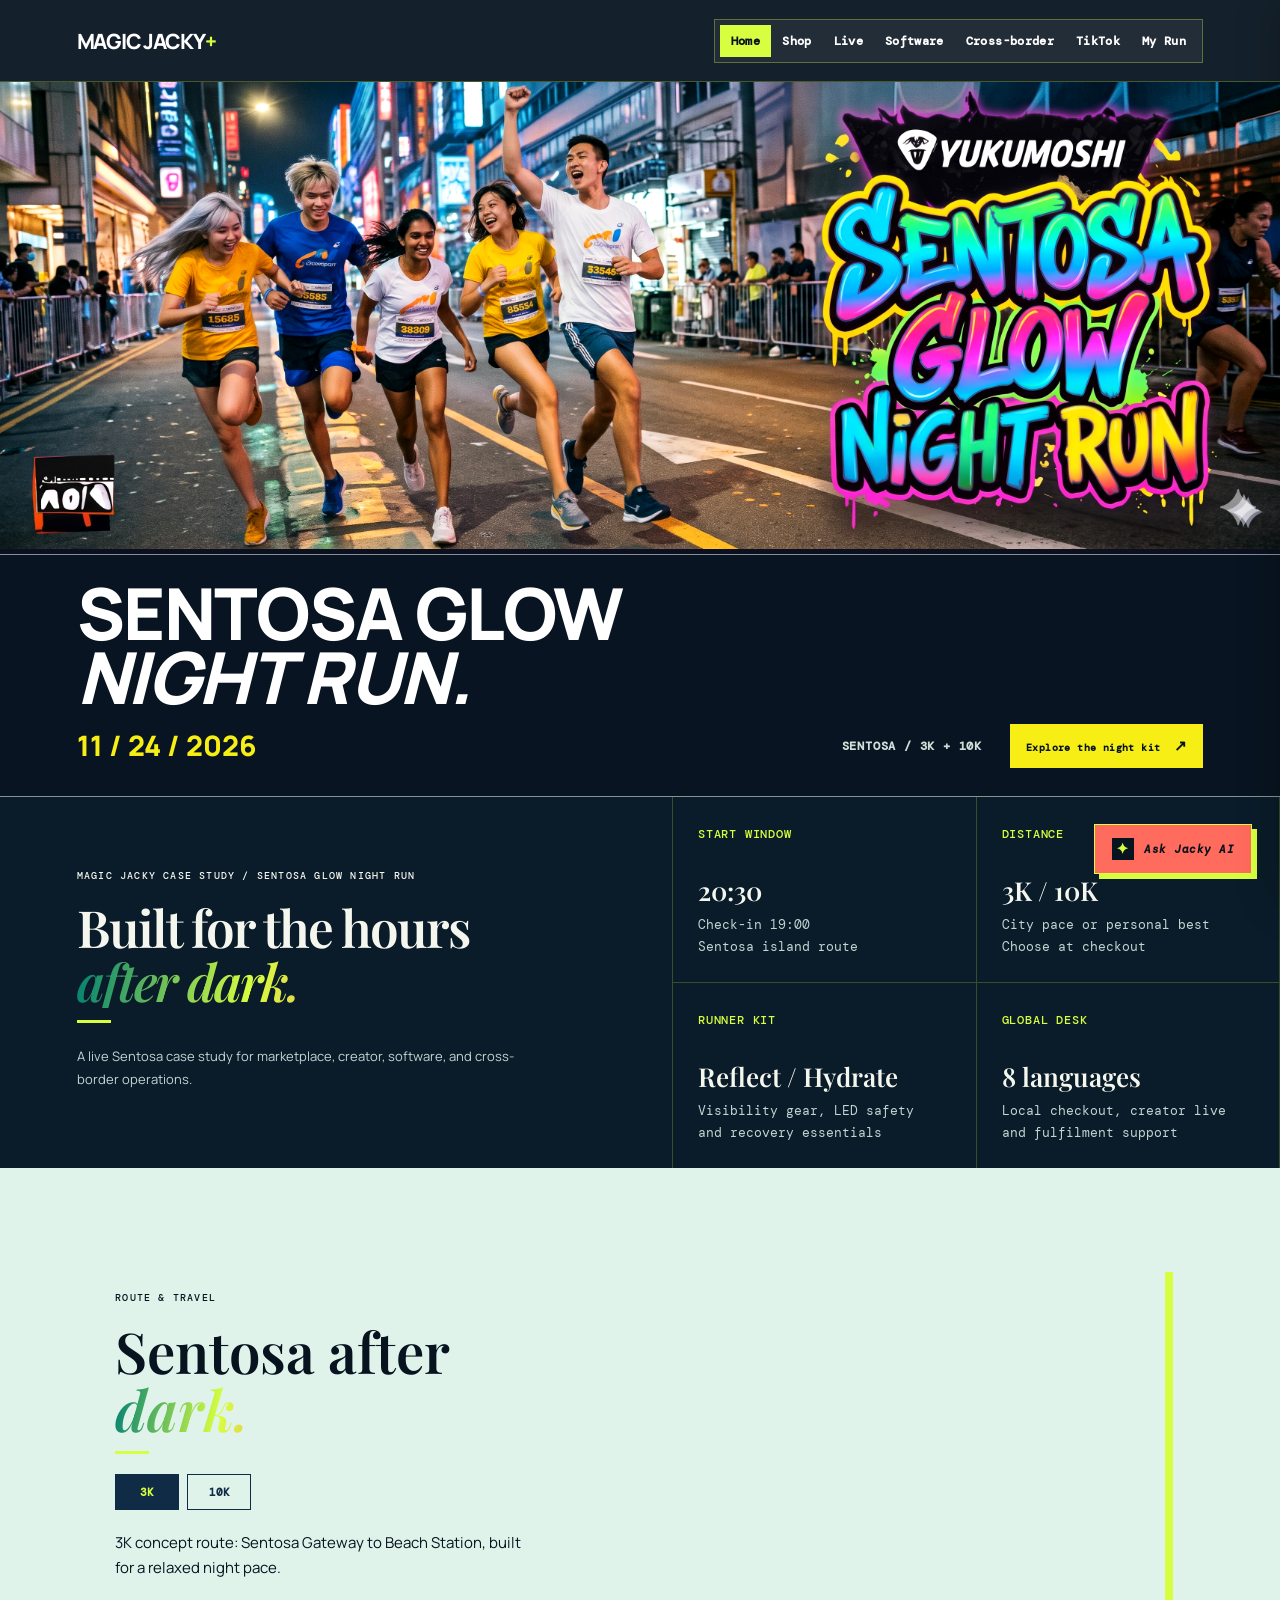
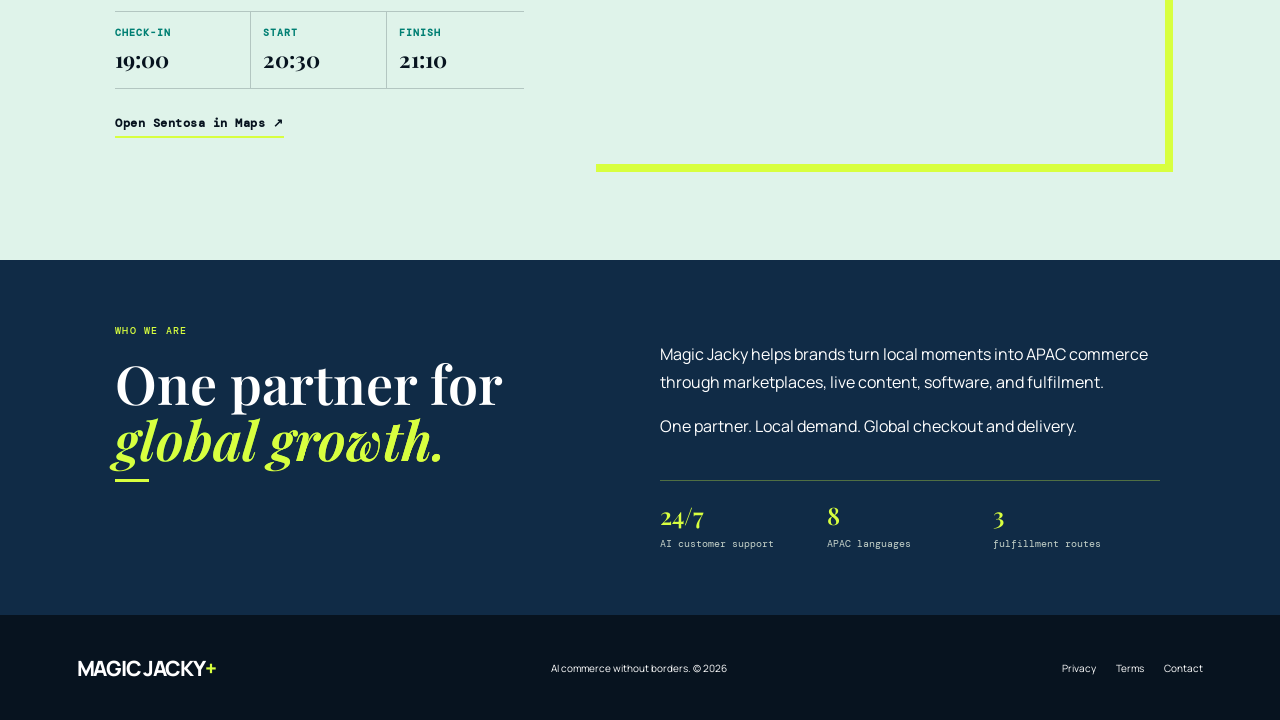
==== commit 625feb6a: "Match home title to race day style" ====
--- a/index.html
+++ b/index.html
@@ -17,7 +17,7 @@
   <body class="home-page">
     <header class="topbar"><a class="brand" href="#home">MAGIC JACKY<span>+</span></a><nav class="site-switcher" aria-label="Magic Jacky pages"><a href="index.html" aria-current="page">Home</a><a href="shop.html">Shop</a><a href="live.html">Live</a><a href="software.html">Software</a><a href="crossborder.html">Cross-border</a><a href="tiktok.html">TikTok</a><a href="runner.html">My Run</a></nav><button class="nav-cta" data-chat-open>Talk to Jacky AI</button></header>
     <main>
-      <section id="home" class="hero poster-hero"><img class="poster-image" src="Gemini_Generated_Image_klevfdklevfdklev.png" alt="Illustrated runners at Sentosa Glow Night Run" /><div class="poster-shade"></div><div class="poster-event-bar"><span>SENTOSA GLOW NIGHT RUN</span><strong>18 JUL 2026</strong><span>TAICHUNG / 3K + 10K</span><a href="shop.html">Explore the night kit <b>↗</b></a></div></section>
+      <section id="home" class="hero poster-hero"><img class="poster-image" src="Gemini_Generated_Image_klevfdklevfdklev.png" alt="Illustrated runners at Sentosa Glow Night Run" /><div class="poster-shade"></div><div class="poster-event-bar"><span>SENTOSA GLOW<br /><em>NIGHT RUN.</em></span><strong>18 JUL 2026</strong><span>TAICHUNG / 3K + 10K</span><a href="shop.html">Explore the night kit <b>↗</b></a></div></section>
       <section class="logo-band"><span>NIGHT RUN ROUTE / FALL 2026</span><b>TAIPEI</b><b>TOKYO</b><b>SINGAPORE</b><b>SEOUL</b><b>BANGKOK</b></section>
       <section id="race" class="race-console" aria-labelledby="raceConsoleTitle"><div class="race-console-copy"><p class="eyebrow">MAGIC JACKY CASE STUDY / SENTOSA GLOW NIGHT RUN</p><h2 id="raceConsoleTitle">Built for the hours<br /><em>after dark.</em></h2><p>Sentosa Glow Night Run demonstrates Magic Jacky's connected marketplace, creator live, software, and cross-border operations in one experience.</p></div><div class="race-console-grid"><article><span>START WINDOW</span><strong>20:30</strong><small>Check-in 19:00<br />Taipei city route</small></article><article><span>DISTANCE</span><strong>5K / 10K</strong><small>City pace or personal best<br />Choose at checkout</small></article><article><span>RUNNER KIT</span><strong>Reflect / Hydrate</strong><small>Visibility gear, LED safety<br />and recovery essentials</small></article><article><span>GLOBAL DESK</span><strong>8 languages</strong><small>Local checkout, creator live<br />and fulfilment support</small></article></div></section>
       <section id="route" class="race-atlas" aria-labelledby="raceAtlasTitle"><div class="race-atlas-head"><div><p class="eyebrow">RUNNER'S FIELD GUIDE</p><h2 id="raceAtlasTitle">The city changes<br /><em>after 8:30.</em></h2></div><p>From the kit collection line to the final neon checkpoint, Midnight Mile is designed as a social run with a practical support system behind every kilometre.</p></div><div class="race-atlas-grid"><figure class="race-shot"><img src="https://images.unsplash.com/photo-1552674605-db6ffd4facb5?auto=format&fit=crop&w=1100&q=85" alt="Runner on an evening road route" /><figcaption><span>01 / START LINE</span><strong>Warm up, check in, go.</strong></figcaption></figure><figure class="race-shot"><img src="https://images.unsplash.com/photo-1476480862126-209bfaa8edc8?auto=format&fit=crop&w=850&q=85" alt="Runner moving through a city" /><figcaption><span>02 / CITY PACE</span><strong>5K city loop</strong></figcaption></figure><figure class="race-shot"><img src="https://images.unsplash.com/photo-1538805060514-97d9cc17730c?auto=format&fit=crop&w=850&q=85" alt="Runner wearing training gear" /><figcaption><span>03 / NIGHT KIT</span><strong>Be seen from every angle</strong></figcaption></figure></div><div class="event-route"><div class="event-route-copy"><p class="eyebrow">ROUTE & TRAVEL</p><h2>One route. Every runner welcome.</h2><p>Choose the 5K city pace or the 10K night loop. Bilingual route support, hydration points, first aid, and delivery pickup keep the event welcoming for local and visiting runners.</p></div><div class="event-route-list"><div><span>CHECK-IN</span><strong>19:00</strong></div><div><span>START</span><strong>20:30</strong></div><div><span>FINISH</span><strong>22:10</strong></div></div></div></section>
--- a/site-pages.css
+++ b/site-pages.css
@@ -21,6 +21,10 @@
 .home-page #chatForm{display:grid;grid-template-columns:1fr 42px;gap:8px;padding:12px 14px;background:#07131f}.home-page #chatInput{min-width:0;height:40px;padding:0 12px;border:1px solid rgba(255,255,255,.3);border-radius:0;background:#102b46;color:#fff;font:12px var(--sans)}.home-page #chatInput:focus{outline:2px solid #d8ff3f;outline-offset:0}.home-page #chatForm button{border:0;background:#d8ff3f;color:#07131f;font:800 20px var(--sans)}
 .home-page .chat-source{margin:0;padding:0 20px 10px;background:#07131f;color:#91aaa2;font:9px var(--mono);letter-spacing:.4px}
 @media(max-width:600px){.home-page .chat-widget{right:16px;bottom:16px}.home-page .chat-panel{height:min(590px,calc(100vh - 86px));box-shadow:7px 7px 0 #d8ff3f}.home-page .messages{height:calc(100% - 184px)}.home-page .chat-launch i{display:none}}
+@media(max-width:600px){.page-nav:has(a[href="crossborder.html"][aria-current="page"]) a:first-child{margin-left:-76px}.page-nav:has(a[href="runner.html"][aria-current="page"]) a:first-child{margin-left:-174px}}
+@media(max-width:600px){body.page-shell:has(.page-nav a[href="shop.html"][aria-current="page"]) .page-hero,body.page-shell:has(.page-nav a[href="live.html"][aria-current="page"]) .page-hero{aspect-ratio:auto;min-height:560px;padding:56px 8vw 48px;background-position:center}body.page-shell:has(.page-nav a[href="shop.html"][aria-current="page"]) .page-hero{background-image:linear-gradient(0deg,rgba(4,8,17,.94),rgba(4,8,17,.5) 72%,rgba(4,8,17,.25)),url("masthead.avif")}body.page-shell:has(.page-nav a[href="live.html"][aria-current="page"]) .page-hero{background-image:linear-gradient(0deg,rgba(4,8,17,.94),rgba(4,8,17,.5) 72%,rgba(4,8,17,.25)),url("https://images.unsplash.com/photo-1598550476439-6847785fcea6?auto=format&fit=crop&w=1600&q=85")}body.page-shell:has(.page-nav a[href="live.html"][aria-current="page"]) .content-card{color:#07131f}body.page-shell:has(.page-nav a[href="live.html"][aria-current="page"]) .content-card span{color:#007f73}body.page-shell:has(.page-nav a[href="live.html"][aria-current="page"]) .content-card p{color:#07131f}}
+@media(max-width:600px){.page-hero{grid-template-columns:1fr;gap:32px;min-height:0;padding:48px 0 40px}.page-hero.dark{margin-inline:-5vw;padding:52px 10vw 44px}.page-title{font-size:48px;line-height:1.04;letter-spacing:0}.page-hero-card strong{font-size:42px}.runner-hero{margin-inline:-5vw;padding:52px 5vw 44px}.runner-ticket{grid-template-columns:1fr;padding:24px}.runner-ticket h2{font-size:42px}.runner-ticket dl{grid-template-columns:1fr 1fr}.runner-ticket li{flex-direction:column;gap:4px}.shipping-estimator,.live-commerce-board{grid-template-columns:1fr;margin-inline:-5vw;padding:48px 5vw}.shipping-estimator h2,.live-commerce-board h2{font-size:38px}.live-kit-summary{grid-column:auto}.home-page .poster-event-bar>span:first-child{font-size:42px;line-height:.96;letter-spacing:0}.home-page .event-desk h2,.home-page .event-faq h2,.home-page .sentosa-route-map h2{font-size:38px;letter-spacing:0}}
+@media(min-width:601px) and (max-width:850px){.page-hero{grid-template-columns:1fr;gap:40px;min-height:0;padding:64px 0 48px}.page-title{font-size:64px;letter-spacing:0}.home-page .poster-event-bar>span:first-child{font-size:56px;letter-spacing:0}}
 @media(prefers-reduced-motion:reduce){.home-page .chat-launch{transition:none}.home-page .chat-launch:hover{transform:none}}
 @keyframes bag-beacon{0%,100%{box-shadow:5px 5px 0 #d8ff3f}50%{box-shadow:8px 8px 0 #d8ff3f,0 0 18px rgba(255,107,93,.55)}}
 .page-shell:has(.page-nav a[href="shop.html"][aria-current="page"]) .bag-button{display:inline-flex;align-items:center;gap:9px;padding:12px 16px;border:2px solid #07131f;background:#ff6b5d;color:#07131f;font:800 12px var(--mono);letter-spacing:.5px;box-shadow:5px 5px 0 #d8ff3f;animation:bag-beacon 2.4s ease-in-out infinite}
@@ -64,6 +68,7 @@
 .home-page .race-atlas{padding:0}
 .home-page .sentosa-route-map{grid-template-columns:minmax(0,.92fr) minmax(0,1.3fr);width:auto;margin:0;padding:96px 9vw;background:#dff3ea;border-top:0}
 .home-page .sentosa-route-map iframe{min-height:500px}
+@media(max-width:600px){.home-page .sentosa-route-map{grid-template-columns:1fr;padding:62px 5vw}.home-page .sentosa-route-map iframe{min-height:300px}.home-page .sentosa-race-facts{grid-template-columns:repeat(3,minmax(0,1fr))}.home-page .sentosa-race-facts strong{font-size:20px;white-space:nowrap}}
 .sentosa-route-copy>p:not(.eyebrow){max-width:460px;margin:0;line-height:1.7}
 .sentosa-race-facts{display:grid;grid-template-columns:repeat(3,minmax(0,1fr));gap:0;margin:30px 0 18px;border-block:1px solid rgba(4,19,31,.2)}
 .sentosa-race-facts div{padding:14px 12px 14px 0;border-right:1px solid rgba(4,19,31,.2)}
@@ -97,6 +102,7 @@
 .home-page .poster-event-bar>span:last-of-type{align-self:center;color:#cfe0da;font-size:12px}
 .home-page .poster-event-bar a{justify-self:end;padding:12px 16px;white-space:nowrap}
 @media(max-width:800px){.home-page .poster-event-bar{grid-template-columns:1fr auto;gap:12px;padding:22px 6vw 24px}.home-page .poster-event-bar>span:first-child{font-size:clamp(34px,10.5vw,62px)}.home-page .poster-event-bar>span:last-of-type{font-size:10px}.home-page .poster-event-bar a{grid-column:1/-1;justify-self:stretch;text-align:center}}
+@media(max-width:600px){.home-page .poster-event-bar>span:first-child{font-size:42px;line-height:.96;letter-spacing:0}}
 .page-shell .content-card>*,.page-shell .dark-band>*,.page-shell .two-column>div>*,.home-page .race-console-copy>*,.home-page .race-atlas-head>*,.home-page .event-route-copy>*,.home-page .about-section>*,.home-page .proof-points span{animation:headline-rise .6s both cubic-bezier(.22,.75,.24,1)}.page-shell .content-card:nth-child(2)>*,.page-shell .content-card:nth-child(2)>*,.home-page .race-console-grid article:nth-child(2),.home-page .race-atlas-grid figure:nth-child(2){animation-delay:.1s}.page-shell .content-card:nth-child(3)>*,.home-page .race-console-grid article:nth-child(3),.home-page .race-atlas-grid figure:nth-child(3){animation-delay:.2s}.home-page .race-console-grid article,.home-page .race-atlas-grid figure{animation:headline-rise .6s both cubic-bezier(.22,.75,.24,1)}@media(prefers-reduced-motion:reduce){.page-shell .content-card>*,.page-shell .dark-band>*,.page-shell .two-column>div>*,.home-page .race-console-copy>*,.home-page .race-atlas-head>*,.home-page .event-route-copy>*,.home-page .about-section>*,.home-page .proof-points span,.home-page .race-console-grid article,.home-page .race-atlas-grid figure{animation:none}}
 .shipping-estimator{display:grid;grid-template-columns:.8fr 1.2fr;gap:7vw;align-items:center;margin:62px -6vw 0;padding:72px 12vw;background:#dff3ea;color:#07131f}.shipping-estimator h2,.live-commerce-board h2{margin:0;font:600 clamp(38px,4.4vw,62px)/1.04 var(--serif)}.shipping-estimator h2 em,.live-commerce-board h2 em{color:#007f73}.shipping-estimator>div>p:not(.page-kicker){max-width:40ch;line-height:1.75}.shipping-form{display:grid;grid-template-columns:1fr 1fr;gap:13px;padding:24px;background:#07131f;color:#fff;box-shadow:8px 8px 0 #ff6b5d}.shipping-form label{display:grid;gap:8px;color:#d8ff3f;font:700 10px var(--mono);letter-spacing:.8px}.shipping-form label:last-of-type{grid-column:1/-1}.shipping-form input,.shipping-form select{width:100%;height:44px;padding:0 10px;border:0;background:#fff;color:#07131f;font:13px var(--mono)}.shipping-form button,.live-kit-summary button{min-height:44px;border:0;background:#d8ff3f;color:#07131f;font:800 11px var(--mono);cursor:pointer}.shipping-form>button{grid-column:1/-1}.shipping-result{grid-column:1/-1;min-height:60px;padding:13px;background:#102b46;color:#dbeae4;font:12px/1.65 var(--mono)}.shipping-links{display:flex;gap:18px;grid-column:1/-1}.shipping-links a{color:#fff;font:700 11px var(--mono);text-decoration:none;border-bottom:2px solid #ff6b5d;padding-bottom:4px}.live-commerce-board{display:grid;grid-template-columns:.85fr 1.15fr;gap:26px;margin:62px 0;padding:54px;background:#fff5cb;color:#07131f}.live-commerce-board>div:first-child>p:not(.page-kicker){max-width:38ch;line-height:1.7}.live-kit-list{display:grid;gap:8px}.live-kit{display:grid;gap:7px;padding:16px;border:1px solid rgba(7,19,31,.22);background:#fff;text-align:left;color:#07131f;cursor:pointer}.live-kit:hover,.live-kit.active{border-color:#07131f;background:#ff6b5d}.live-kit span,.live-kit small{font:10px var(--mono);letter-spacing:.4px}.live-kit strong{font:600 24px/1.05 var(--serif)}.live-kit-summary{grid-column:2;display:flex;justify-content:space-between;align-items:center;gap:22px;padding-top:16px;border-top:1px solid rgba(7,19,31,.22)}.live-kit-summary p{margin:0;font:12px/1.6 var(--mono)}.live-kit-summary button{flex:0 0 auto;padding:0 17px;background:#07131f;color:#fff}@media(max-width:850px){.shipping-estimator,.live-commerce-board{grid-template-columns:1fr;margin-inline:-7vw;padding:58px 7vw}.shipping-form{grid-template-columns:1fr}.live-kit-summary{grid-column:1;align-items:stretch;flex-direction:column}.live-kit-summary button{min-height:48px}.shipping-links{justify-content:space-between}}
 @media(max-width:600px){html,body{overflow-x:hidden}.page-top,.topbar{height:64px;padding-inline:14px;gap:8px}.page-brand,.brand{flex:0 0 auto;font-size:15px;letter-spacing:-.6px}.page-nav,.site-switcher{max-width:calc(100vw - 116px);padding:3px;scrollbar-width:none}.page-nav::-webkit-scrollbar,.site-switcher::-webkit-scrollbar{display:none}.page-nav a,.site-switcher a{padding:7px 9px;font-size:10px}.topbar .nav-cta{display:none}.page-main{padding:0 5vw 58px}.page-shell:has(.page-nav a[href="shop.html"][aria-current="page"]) .product-toolbar{align-items:flex-end;flex-wrap:wrap;gap:14px;margin:38px 0 20px}.page-shell:has(.page-nav a[href="shop.html"][aria-current="page"]) .filters{width:100%;overflow-x:auto;padding-bottom:4px;scrollbar-width:none}.page-shell:has(.page-nav a[href="shop.html"][aria-current="page"]) .filters::-webkit-scrollbar{display:none}.page-shell:has(.page-nav a[href="shop.html"][aria-current="page"]) .bag-button{margin-right:7px;padding:10px 13px}.bag-panel{width:100vw;padding:20px}.order-dialog{width:calc(100vw - 20px);padding:26px 18px;box-shadow:7px 7px 0 #ff6b5d}.runner-registration{display:grid;gap:13px}.runner-registration label{display:grid;gap:7px;color:#d8ff3f;font:700 10px var(--mono);letter-spacing:.8px}.runner-registration input,.runner-registration select{box-sizing:border-box;width:100%;height:42px;padding:0 10px;border:0;background:#fff;color:#07131f;font:13px var(--sans)}.runner-registration .registration-check{display:flex;align-items:flex-start;color:#dfe9e5;font:12px/1.5 var(--sans);letter-spacing:0}.runner-registration .registration-check input{flex:0 0 auto;width:16px;height:16px;margin:1px 8px 0 0}.order-dialog .order-detail{gap:9px 14px}.home-page .poster-event-bar{padding-inline:5vw}.home-page .sentosa-route-map{padding:62px 5vw}.home-page .sentosa-route-map iframe{min-height:330px}.runner-hero{margin-inline:-5vw;padding-inline:5vw}.runner-guides article{min-height:0;padding:25px}.runner-faq{padding-block:52px}.shipping-estimator,.live-commerce-board{margin-inline:-5vw;padding:46px 5vw}.shipping-form{padding:18px}.shipping-links{gap:12px}.live-kit{padding:14px}.live-kit strong{font-size:21px}}
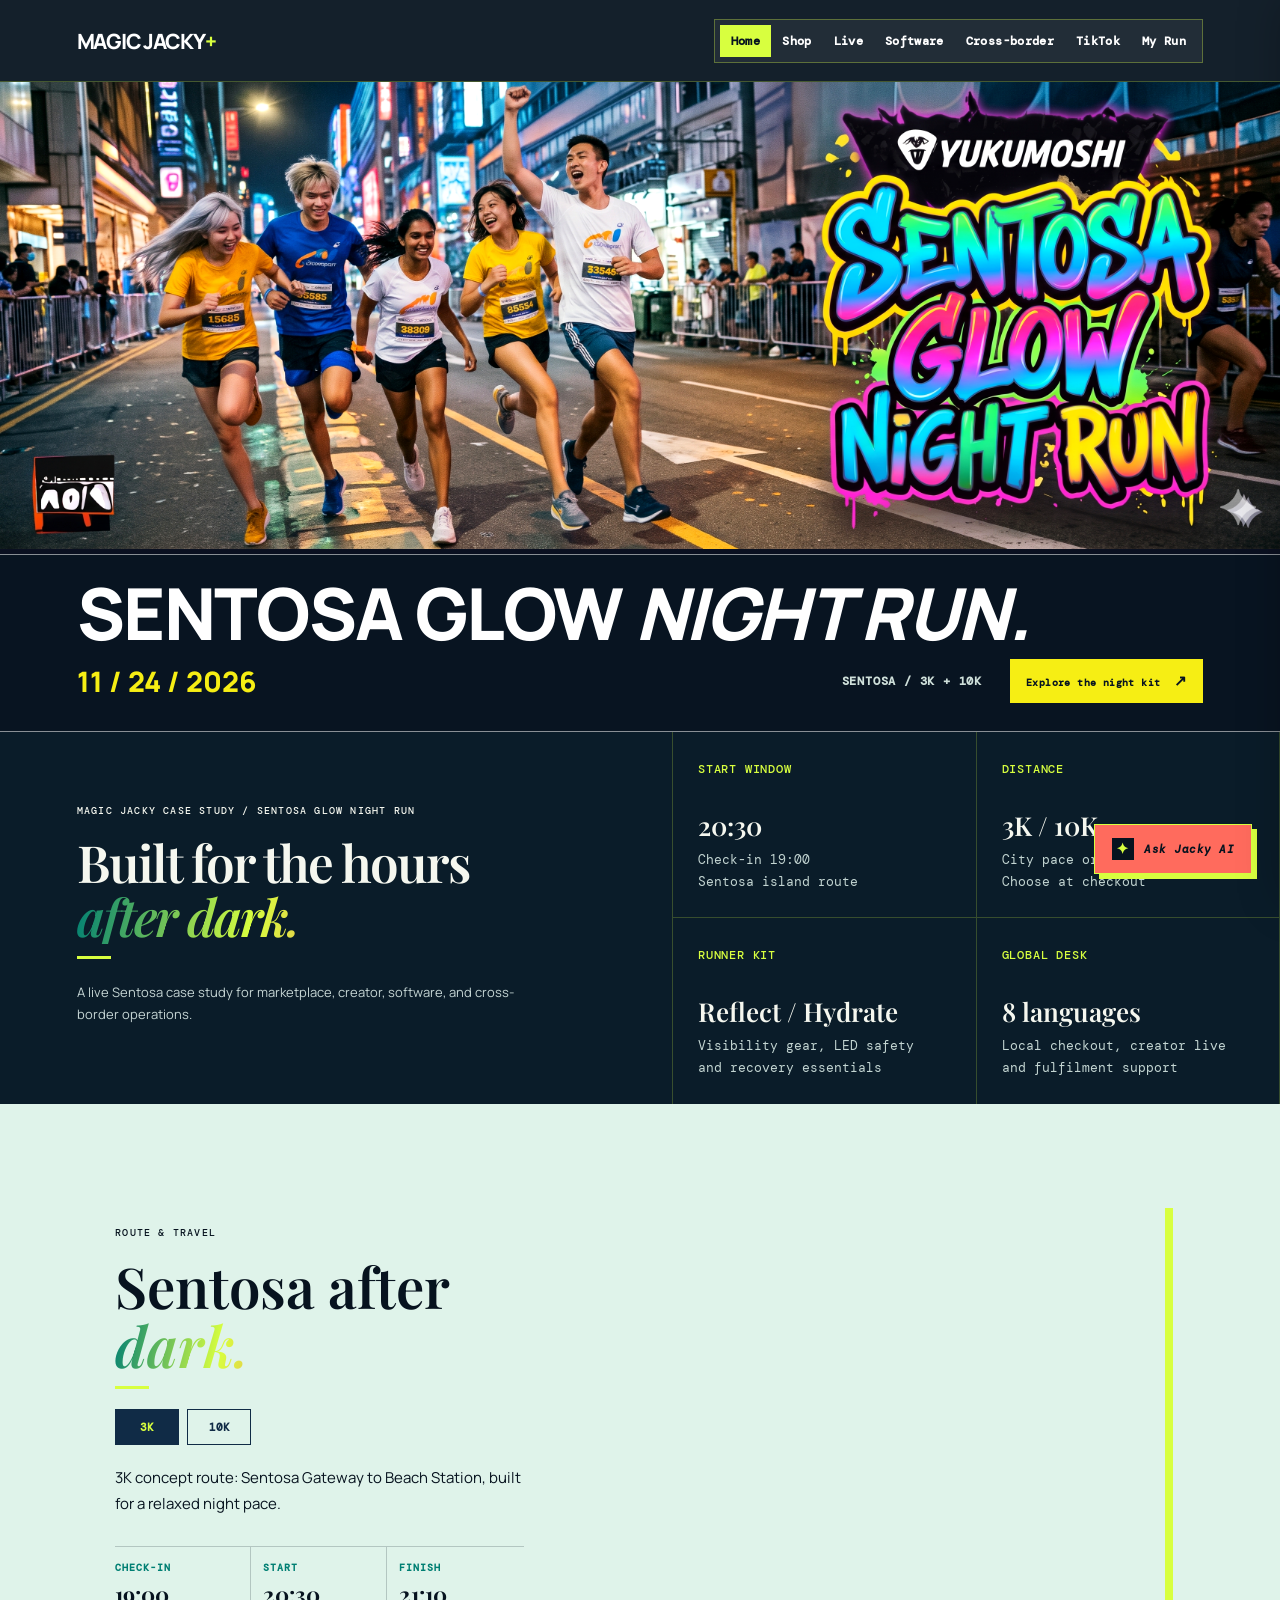
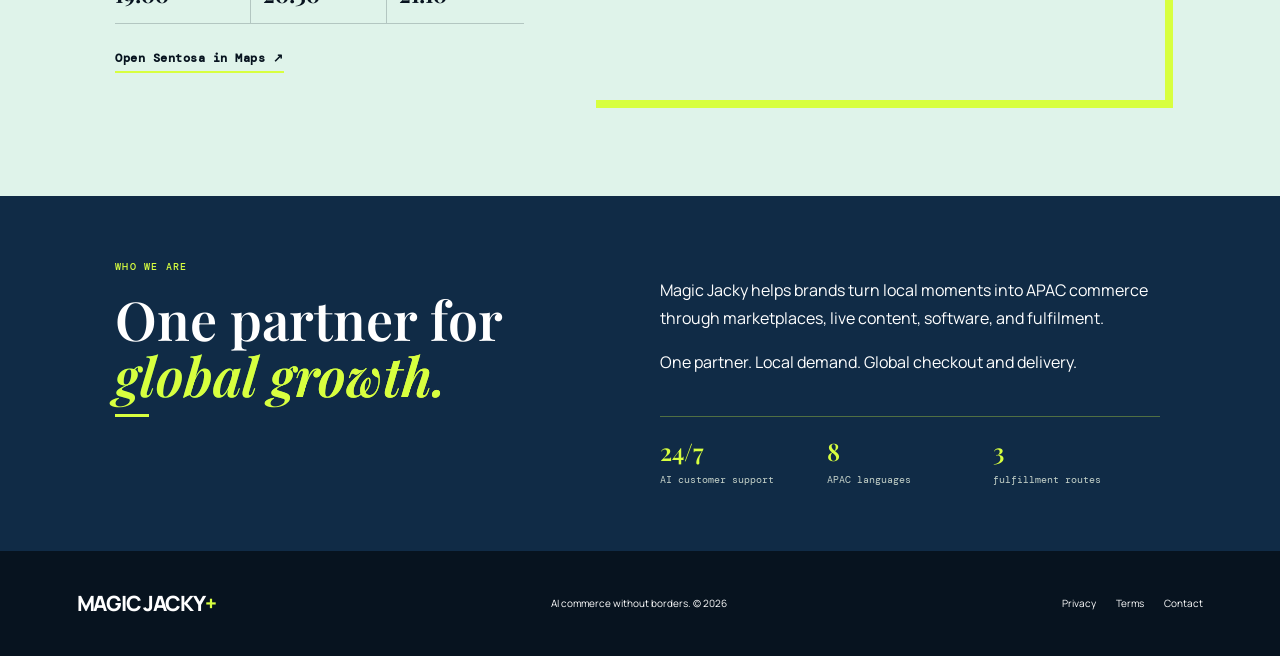
==== commit 74ee4d5b: "Keep home title on one line" ====
--- a/index.html
+++ b/index.html
@@ -17,7 +17,7 @@
   <body class="home-page">
     <header class="topbar"><a class="brand" href="#home">MAGIC JACKY<span>+</span></a><nav class="site-switcher" aria-label="Magic Jacky pages"><a href="index.html" aria-current="page">Home</a><a href="shop.html">Shop</a><a href="live.html">Live</a><a href="software.html">Software</a><a href="crossborder.html">Cross-border</a><a href="tiktok.html">TikTok</a><a href="runner.html">My Run</a></nav><button class="nav-cta" data-chat-open>Talk to Jacky AI</button></header>
     <main>
-      <section id="home" class="hero poster-hero"><img class="poster-image" src="Gemini_Generated_Image_klevfdklevfdklev.png" alt="Illustrated runners at Sentosa Glow Night Run" /><div class="poster-shade"></div><div class="poster-event-bar"><span>SENTOSA GLOW<br /><em>NIGHT RUN.</em></span><strong>18 JUL 2026</strong><span>TAICHUNG / 3K + 10K</span><a href="shop.html">Explore the night kit <b>↗</b></a></div></section>
+      <section id="home" class="hero poster-hero"><img class="poster-image" src="Gemini_Generated_Image_klevfdklevfdklev.png" alt="Illustrated runners at Sentosa Glow Night Run" /><div class="poster-shade"></div><div class="poster-event-bar"><span>SENTOSA GLOW <em>NIGHT RUN.</em></span><strong>18 JUL 2026</strong><span>TAICHUNG / 3K + 10K</span><a href="shop.html">Explore the night kit <b>↗</b></a></div></section>
       <section class="logo-band"><span>NIGHT RUN ROUTE / FALL 2026</span><b>TAIPEI</b><b>TOKYO</b><b>SINGAPORE</b><b>SEOUL</b><b>BANGKOK</b></section>
       <section id="race" class="race-console" aria-labelledby="raceConsoleTitle"><div class="race-console-copy"><p class="eyebrow">MAGIC JACKY CASE STUDY / SENTOSA GLOW NIGHT RUN</p><h2 id="raceConsoleTitle">Built for the hours<br /><em>after dark.</em></h2><p>Sentosa Glow Night Run demonstrates Magic Jacky's connected marketplace, creator live, software, and cross-border operations in one experience.</p></div><div class="race-console-grid"><article><span>START WINDOW</span><strong>20:30</strong><small>Check-in 19:00<br />Taipei city route</small></article><article><span>DISTANCE</span><strong>5K / 10K</strong><small>City pace or personal best<br />Choose at checkout</small></article><article><span>RUNNER KIT</span><strong>Reflect / Hydrate</strong><small>Visibility gear, LED safety<br />and recovery essentials</small></article><article><span>GLOBAL DESK</span><strong>8 languages</strong><small>Local checkout, creator live<br />and fulfilment support</small></article></div></section>
       <section id="route" class="race-atlas" aria-labelledby="raceAtlasTitle"><div class="race-atlas-head"><div><p class="eyebrow">RUNNER'S FIELD GUIDE</p><h2 id="raceAtlasTitle">The city changes<br /><em>after 8:30.</em></h2></div><p>From the kit collection line to the final neon checkpoint, Midnight Mile is designed as a social run with a practical support system behind every kilometre.</p></div><div class="race-atlas-grid"><figure class="race-shot"><img src="https://images.unsplash.com/photo-1552674605-db6ffd4facb5?auto=format&fit=crop&w=1100&q=85" alt="Runner on an evening road route" /><figcaption><span>01 / START LINE</span><strong>Warm up, check in, go.</strong></figcaption></figure><figure class="race-shot"><img src="https://images.unsplash.com/photo-1476480862126-209bfaa8edc8?auto=format&fit=crop&w=850&q=85" alt="Runner moving through a city" /><figcaption><span>02 / CITY PACE</span><strong>5K city loop</strong></figcaption></figure><figure class="race-shot"><img src="https://images.unsplash.com/photo-1538805060514-97d9cc17730c?auto=format&fit=crop&w=850&q=85" alt="Runner wearing training gear" /><figcaption><span>03 / NIGHT KIT</span><strong>Be seen from every angle</strong></figcaption></figure></div><div class="event-route"><div class="event-route-copy"><p class="eyebrow">ROUTE & TRAVEL</p><h2>One route. Every runner welcome.</h2><p>Choose the 5K city pace or the 10K night loop. Bilingual route support, hydration points, first aid, and delivery pickup keep the event welcoming for local and visiting runners.</p></div><div class="event-route-list"><div><span>CHECK-IN</span><strong>19:00</strong></div><div><span>START</span><strong>20:30</strong></div><div><span>FINISH</span><strong>22:10</strong></div></div></div></section>
